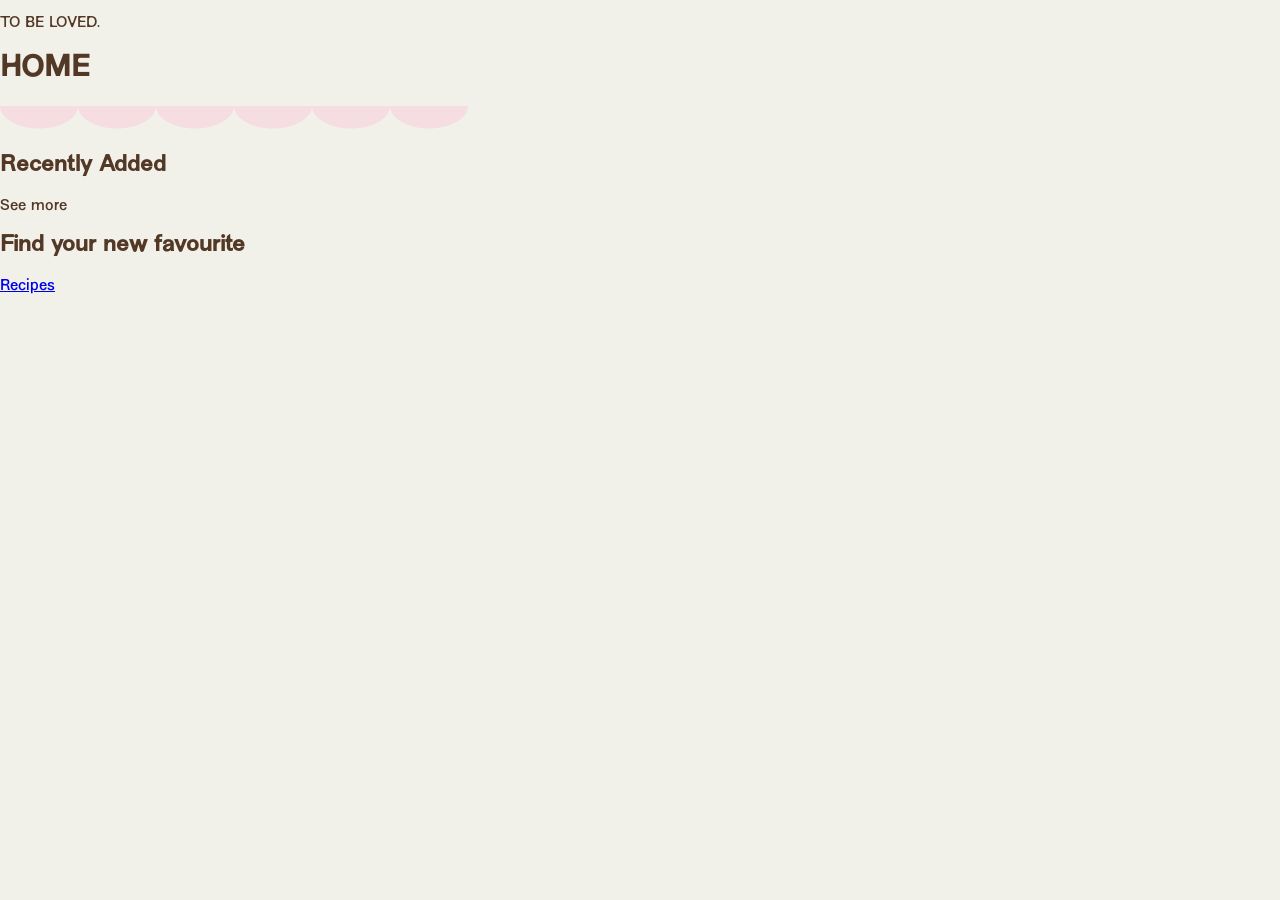
==== index.html @ 34a38066 "basic structure and semi working header set up" ====
<!DOCTYPE html>
<html>
    <head>
        <title>home ♡</title>
        <meta name="viewport" content="width=device-width, initial-scale=1.0">
        <link rel="preconnect" href="https://fonts.googleapis.com">
        <link rel="preconnect" href="https://fonts.gstatic.com" crossorigin>
        <link href="https://fonts.googleapis.com/css2?family=Luxurious+Script&display=swap" rel="stylesheet">
        <link rel="stylesheet" href="style.css">
    </head>

    <body>
        <header>
            <div class="header-wrapper">
                <div class="rect">
                   <div class="logo">
                        <p class="sitename">TO BE LOVED.</p>
                        <h1 class="page-name">HOME</h1>
                   </div>

                   <div class="scallop">
                        <img src="assests/small-scallop.svg">
                   </div>

                   <div class="nav"></div>
                </div>
            </div>
        </header>

        <main>
            <h2>Recently Added</h2>
            <div class="button">
                <p>See more</p>
            </div>
        </main>

        <aside>
            <h2>Find your new favourite</h2>
            <a href="all-recipes.html">Recipes</a>
        </aside>
    </body>
</html>
---- style.css ----
@font-face {
    font-family: newEdge666;
    src: url(assests/NewEdge666Test-RegularRounded.otf);
}
  

:root {
    --light-bg-color: #F1F1EA;
    --dark-bg-color: #3E3C3C;
    --light-section-color: #F5DDE1;
    --light-primary-font-color: #533826;
    --primary-font: newEdge666;
    --dark-primary-font-color: #E4E2DD;
    --secondary-font: Luxurious Script;
    --primary-font-size: 15px;
    --heading-font-size: 30px;
    --title-font-size: 35px;
    --light-button-color: #D7A3AA;
    --light-contrast-font-color: #F5F5F5;
}

* {
    box-sizing: border-box;
}

body {
    background-color: var(--light-bg-color);
    font-family: var(--primary-font);
    color: var(--light-primary-font-color);
    font-size: var(--primary-font-size);
    margin: 0;
}

@media (prefers-color-scheme: dark) {
    body {
        background-color: var(--dark-bg-color);
        color: var(--dark-primary-font-color);
    }
}

@media screen and (300px < width < 500px) {
    .header-wrapper {
        display: flex;
        background-color: var(--light-section-color);
        flex-direction: column;
    }

    .rect {
        display: flex;
        position: relative;
    }

    .scallop {
        position: absolute;
        top: 125px;
    }

    .logo {
        padding: 40px 30px 10px;
    }

    .page-name {
        font-size: var(--title-font-size);
        line-height: 0.1px;
    }
}
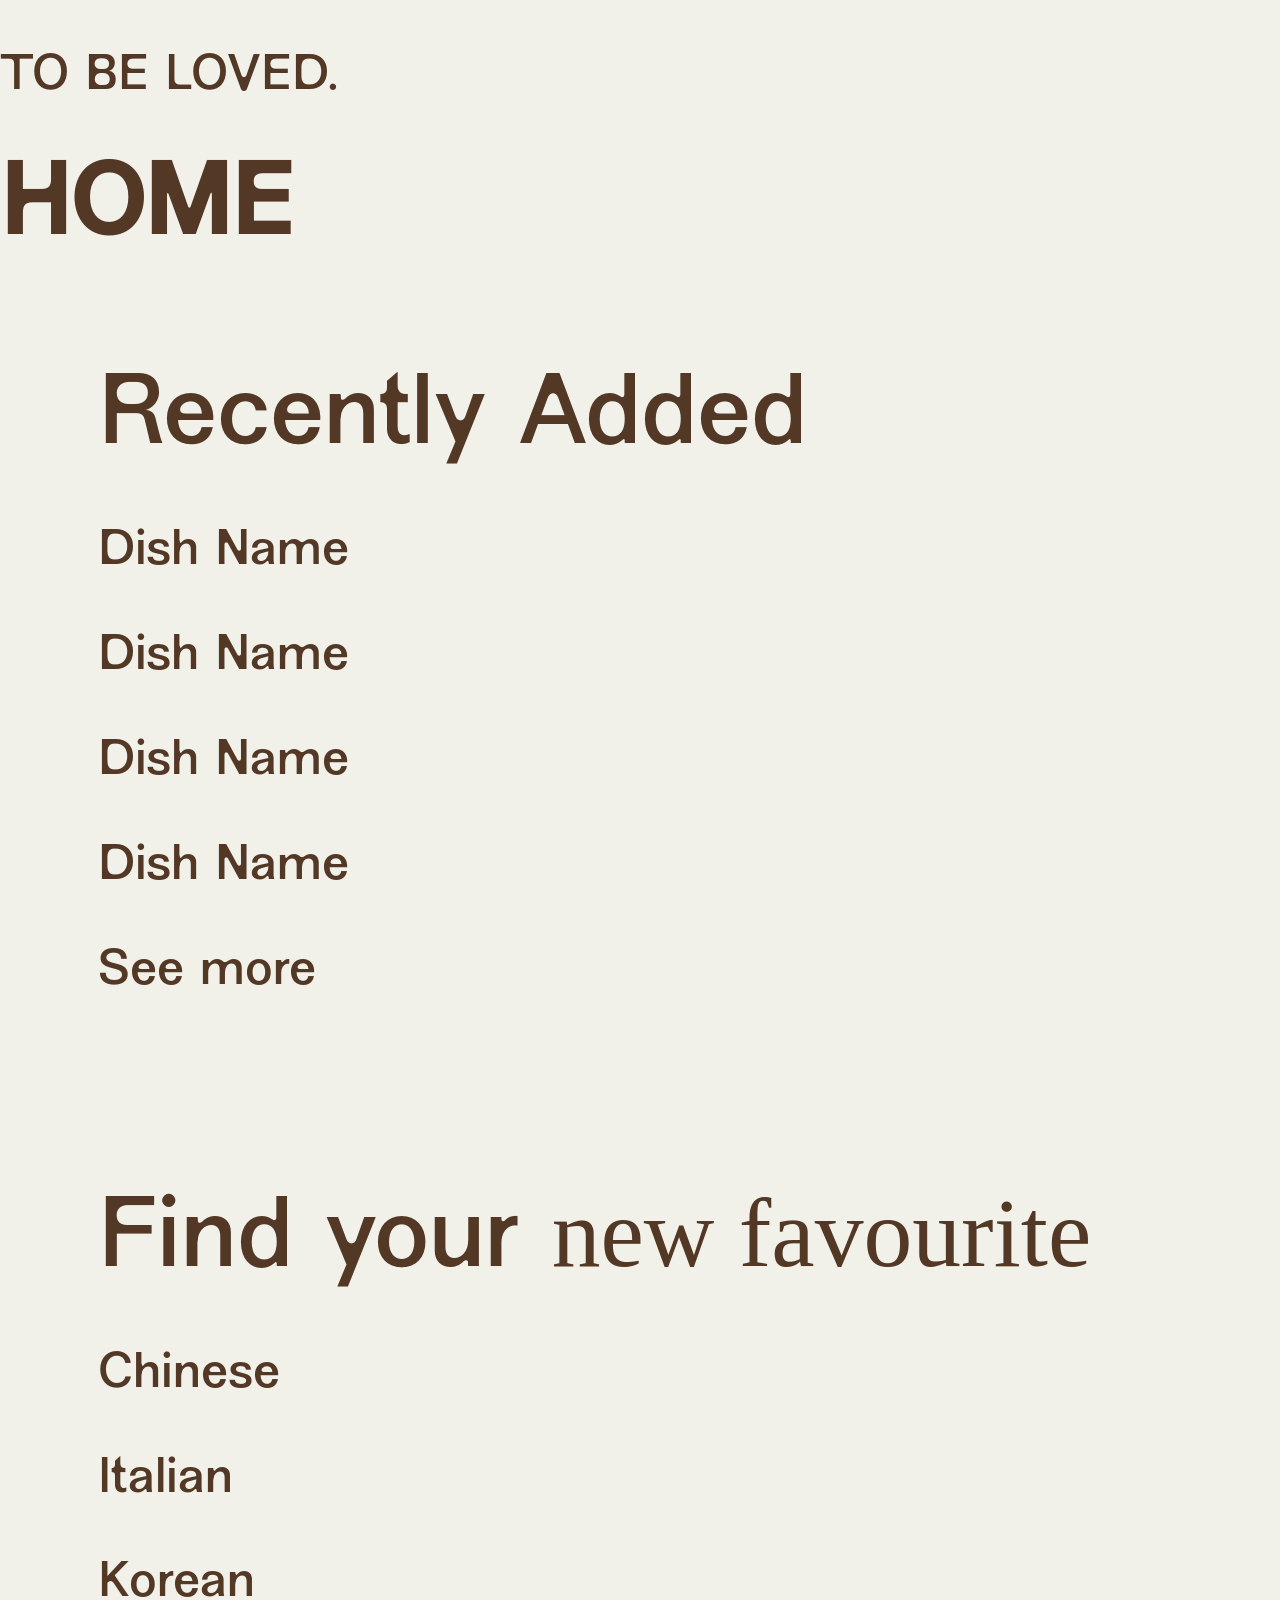
==== commit 4979eca6: "basic structure cont." ====
--- a/index.html
+++ b/index.html
@@ -12,31 +12,70 @@
     <body>
         <header>
             <div class="header-wrapper">
-                <div class="rect">
-                   <div class="logo">
-                        <p class="sitename">TO BE LOVED.</p>
-                        <h1 class="page-name">HOME</h1>
-                   </div>
-
-                   <div class="scallop">
-                        <img src="assests/small-scallop.svg">
-                   </div>
+                <div class="logo">
+                    <p class="sitename">TO BE LOVED.</p>
+                    <h1 class="title-text">HOME</h1>
 
                    <div class="nav"></div>
                 </div>
             </div>
         </header>
+        
+        <div class="body-wrapper">
+            <main>
+                <h2 class="heading-text">Recently Added</h2>
+                
+                <div class="recipe-wrapper">
+                    <div class="recipe-card-small">
+                        <div class="line"></div>
+                        <p class="recipe-display-name">Dish Name</p>
+                    </div>
 
-        <main>
-            <h2>Recently Added</h2>
-            <div class="button">
-                <p>See more</p>
-            </div>
-        </main>
+                    <div class="recipe-card-small">
+                        <div class="line"></div>
+                        <p class="recipe-display-name">Dish Name</p>
+                    </div>
 
-        <aside>
-            <h2>Find your new favourite</h2>
-            <a href="all-recipes.html">Recipes</a>
-        </aside>
+                    <div class="recipe-card-small">
+                        <div class="line"></div>
+                        <p class="recipe-display-name">Dish Name</p>
+                    </div>
+
+                    <div class="recipe-card-small">
+                        <div class="line"></div>
+                        <p class="recipe-display-name">Dish Name</p>
+                    </div>
+                </div>
+
+                <div class="button">
+                    <p>See more</p>
+                </div>
+            </main>
+    
+            <aside>
+                <div id="home-search">
+                    <h2 class="heading-text">Find your <span class="special-title">new favourite</span></h2>
+                    <div class="h-scroll">
+                        <div class="button">
+                            <p>Chinese</p>
+                        </div>
+
+                        <div class="button">
+                            <p>Italian</p>
+                        </div>
+
+                        <div class="button">
+                            <p>Korean</p>
+                        </div>
+                    </div>
+
+                    <div class="search-bar"></div>
+                </div>
+                
+                
+                <!-- <a href="all-recipes.html">Recipes</a>
+                <a href="recipe1.html">recipe 1</a> -->
+            </aside>
+        </div>
     </body>
 </html>
--- a/style.css
+++ b/style.css
@@ -2,7 +2,6 @@
     font-family: newEdge666;
     src: url(assests/NewEdge666Test-RegularRounded.otf);
 }
-  
 
 :root {
     --light-bg-color: #F1F1EA;
@@ -12,11 +11,13 @@
     --primary-font: newEdge666;
     --dark-primary-font-color: #E4E2DD;
     --secondary-font: Luxurious Script;
-    --primary-font-size: 15px;
-    --heading-font-size: 30px;
-    --title-font-size: 35px;
+    --primary-font-size: 3.82vw;
+    --heading-font-size: 7.63vw;
+    --title-font-size: 8.91vw;
     --light-button-color: #D7A3AA;
     --light-contrast-font-color: #F5F5F5;
+    --content-padding: 7.63vw;
+    --light-search-bg: #F2ECE8;
 }
 
 * {
@@ -31,6 +32,15 @@
     margin: 0;
 }
 
+h1 {
+    margin: 0;
+}
+
+h2 {
+    font-size: var(--heading-font-size);
+    font-weight: normal;
+}
+
 @media (prefers-color-scheme: dark) {
     body {
         background-color: var(--dark-bg-color);
@@ -38,29 +48,156 @@
     }
 }
 
-@media screen and (300px < width < 500px) {
+.special-title {
+    font-family: var(--secondary-font);
+}
+
+.heading-text {
+    font-size: var(--heading-font-size);
+    margin: 0;
+}
+
+.body-wrapper {
+    padding: var(--content-padding);
+    display: flex;
+    flex-direction: column;
+}
+
+main {
+    margin-bottom: 10vw;
+}
+
+/* for small screens */
+@media screen and (width < 500px) {
     .header-wrapper {
         display: flex;
         background-color: var(--light-section-color);
         flex-direction: column;
-    }
-
-    .rect {
-        display: flex;
-        position: relative;
-    }
-
-    .scallop {
-        position: absolute;
-        top: 125px;
+        padding-left: 0px;
     }
 
     .logo {
         padding: 40px 30px 10px;
     }
 
-    .page-name {
+
+    .title-text {
         font-size: var(--title-font-size);
         line-height: 0.1px;
     }
+
+    .recipe-wrapper {
+        display: grid;
+        grid-template-columns: repeat(4, 52vw);
+        column-gap: 5vw;
+
+        overflow-x: scroll;
+        scrollbar-width: none;
+
+        margin: 5vw 0 10vw;
+    }
+
+    .recipe-card-small {
+        height: 50.89vw;
+        border: 1px solid var(--light-primary-font-color);
+        border-radius: 10px;
+
+        display: grid;
+        grid-template-rows: 2fr auto;
+    }
+
+    .recipe-display-name {
+        border-top: 1px solid var(--light-primary-font-color);
+        padding: 5vw 0 0 3vw; 
+
+        grid-row-start: 2;
+    }
+
+    .button {
+        height: 2.66em;
+        min-width: 8.6em;
+        max-width: 9em;
+        border-radius: 10px;
+
+        display: flex;
+        align-items: center;
+        justify-content: center;
+
+        margin: auto;
+
+        background-color: var(--light-button-color);
+        color: var(--light-contrast-font-color);
+    }
+
+    #home-search {
+        display: grid;
+        grid-template-rows: 1fr 1fr 2fr;
+        align-items: center;
+    }
+
+    .special-title {
+        font-size: 1.5em;
+    }
+
+    .h-scroll {
+        display: grid;
+        grid-template-columns: repeat(4, 1fr);
+        column-gap: 5vw;
+
+        overflow-x: scroll;
+        scrollbar-width: none;
+        margin-top: 4vw;
+    }
+
+    .search-bar {
+        background-color: var(--light-search-bg);
+        border: 1px solid var(--light-primary-font-color);
+        border-radius: 99px;
+
+        height: 10vw;
+    }
+
+    /* all recipes page */
+    .special-title-header {
+        font-size: 3em;
+        margin: -4vw 0 0;
+
+    }
+    .recipe-stack {
+        display: grid;
+        grid-template-rows: repeat(5, 1fr);
+        row-gap: 15vw;
+
+        margin-top: 15vw;
+    }
+
+    .recipe-card-large {
+        height: 65vw;
+        border: 1px solid var(--light-primary-font-color);
+        border-radius: 10px;
+
+        display: grid;
+        grid-template-rows: 2fr 1fr;
+    }
+
+    .recipe-display-name-large {
+        border-top: 1px solid var(--light-primary-font-color);
+        grid-row-start: 2;
+
+        /* font-size: var(--heading-font-size); */
+        letter-spacing: -7%;
+
+        margin: 0;
+        padding: 7vw 0 0 3vw;
+    }
+}
+
+/* for medium screens */
+@media screen and (500px < width < 1020px){
+    
+}
+
+/* for large screens */
+@media screen and (width >= 1020px) {
+
 }
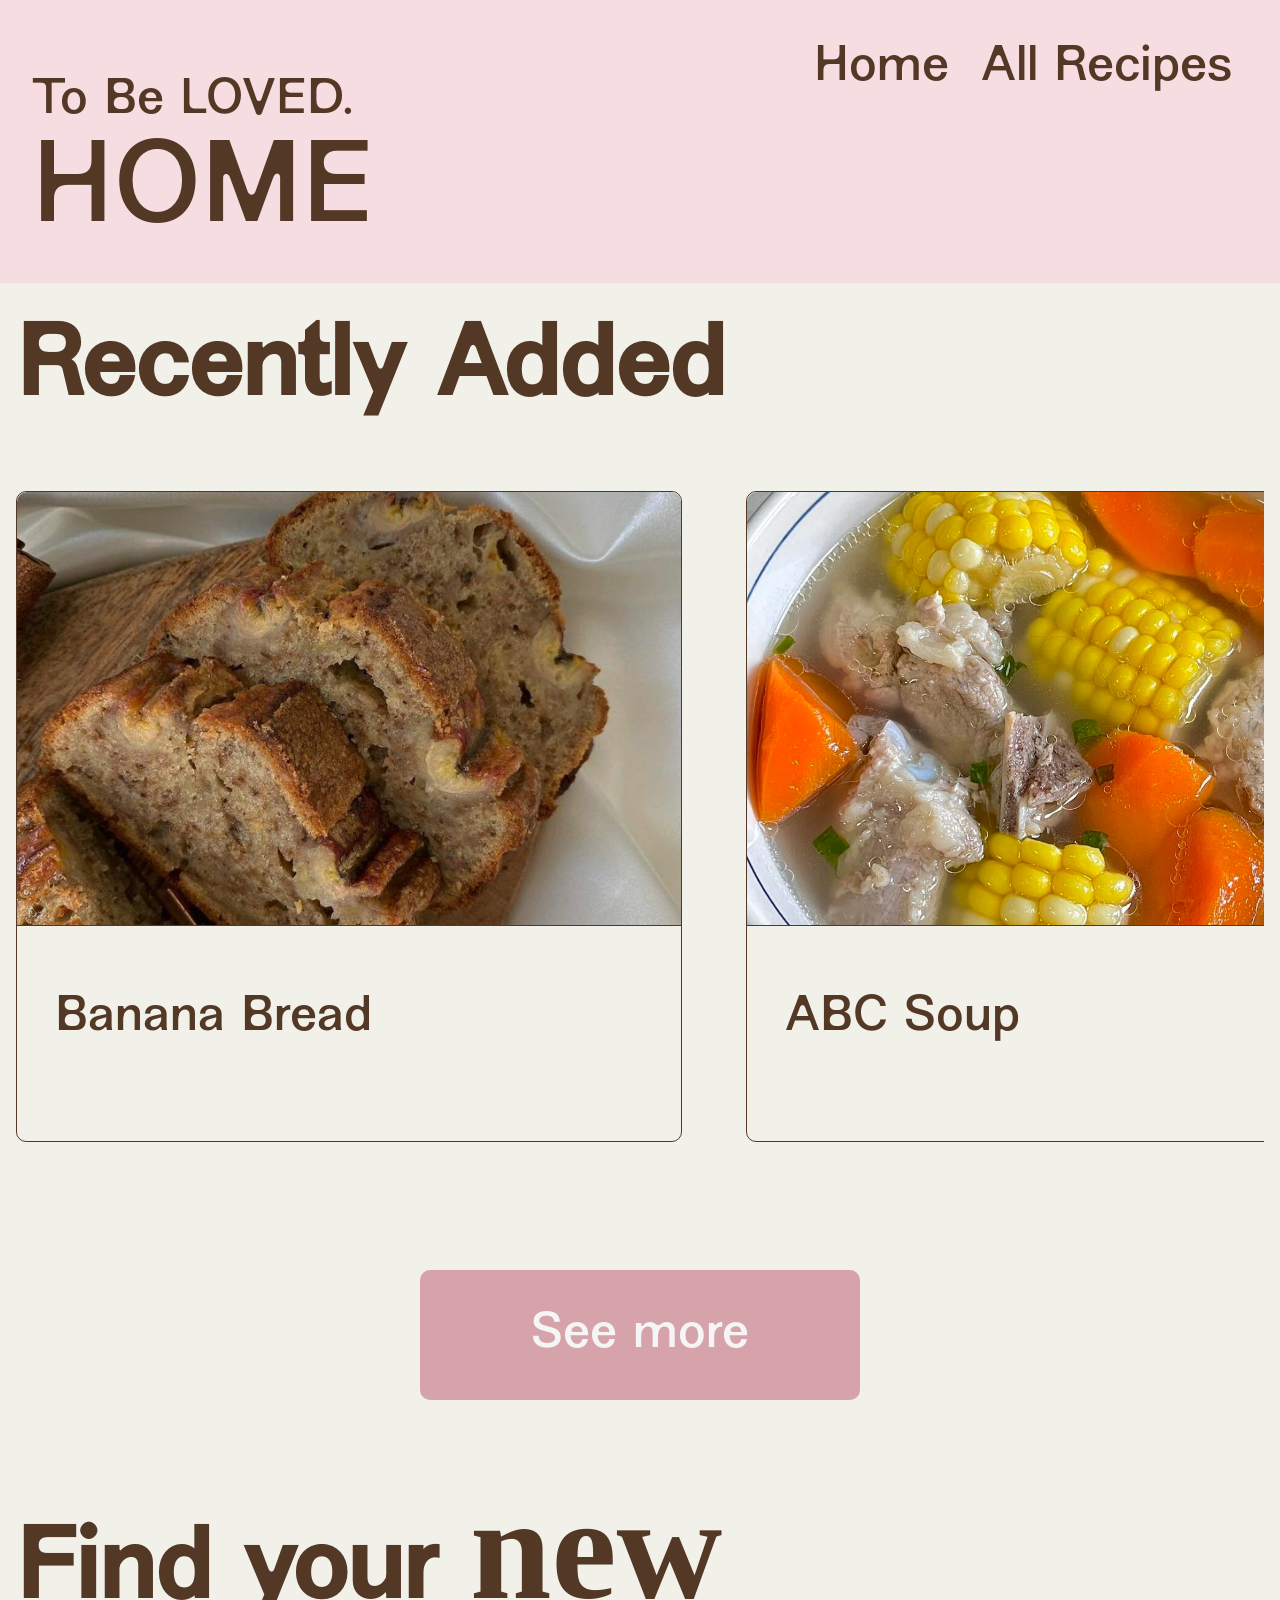
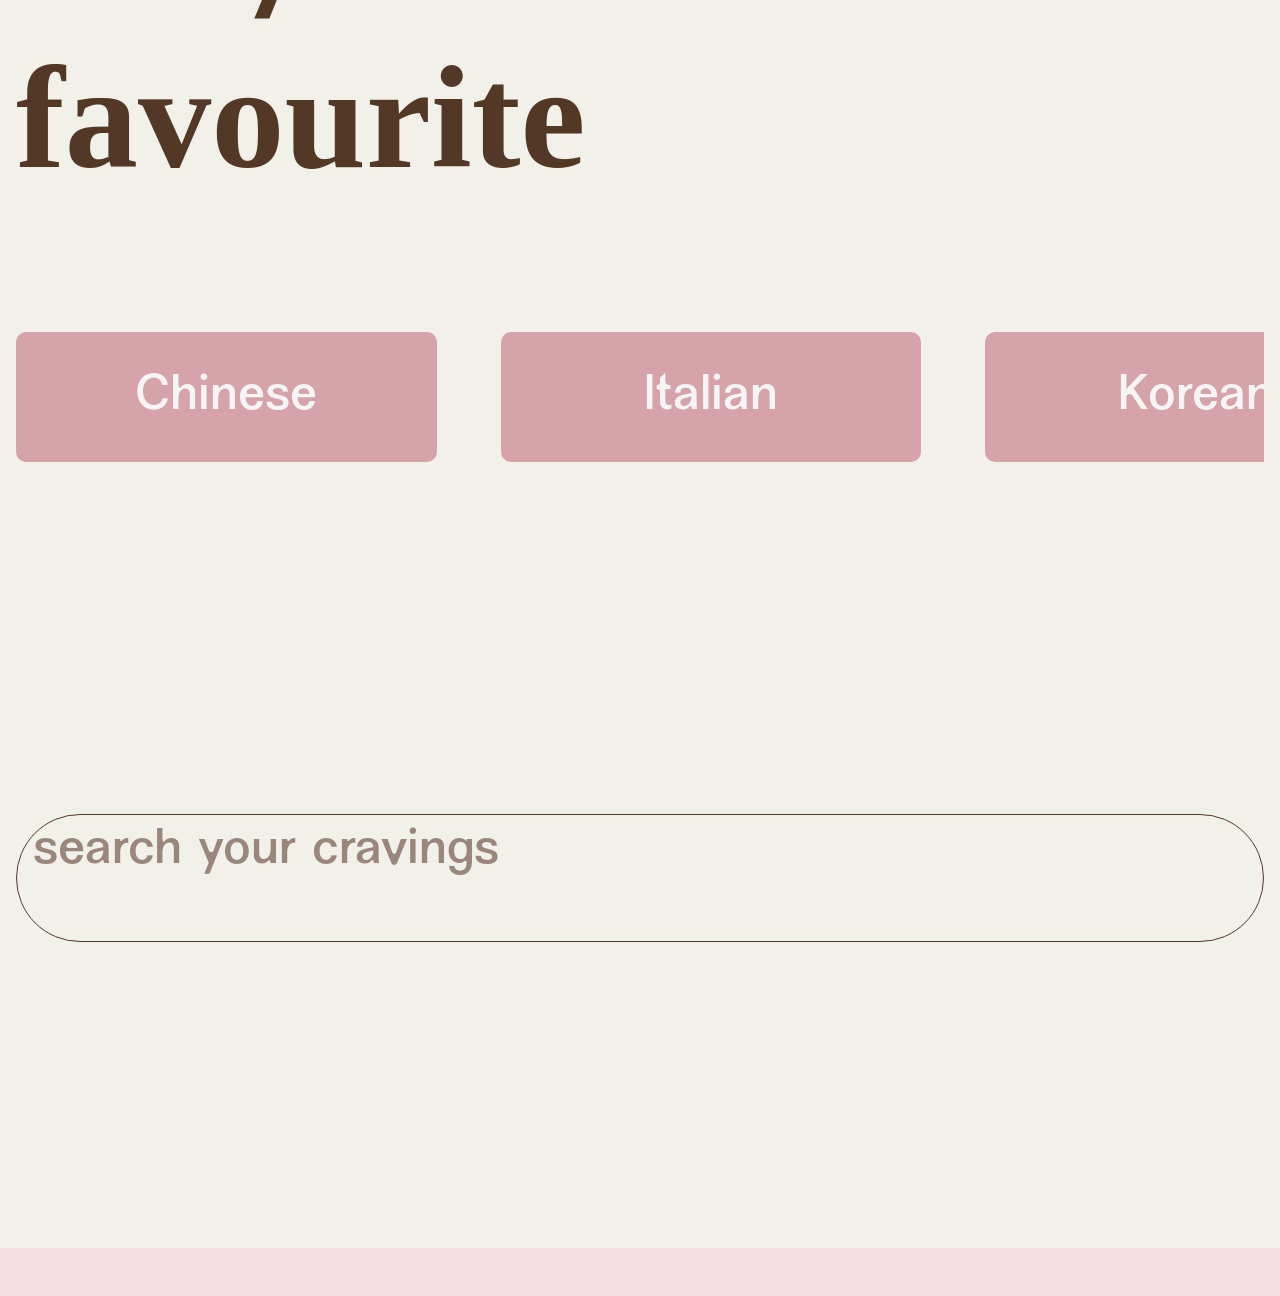
==== commit eaacd75e: "mobile draft complete for home and all recipe page" ====
--- a/index.html
+++ b/index.html
@@ -11,71 +11,109 @@
 
     <body>
         <header>
-            <div class="header-wrapper">
-                <div class="logo">
-                    <p class="sitename">TO BE LOVED.</p>
-                    <h1 class="title-text">HOME</h1>
+            <div class="header">
+                <nav>
+                    <div class="logo">
+                        <p class="sitename">To Be LOVED.</p>
+                        <h1 class="title-text">HOME</h1>
+                    </div>
+            
+                        <input id="btnmenu" type="checkbox" hidden>
+                        <label for="btnmenu">
+                            <svg class="hamburger" width="49" height="23" viewBox="0 0 49 23" fill="none" xmlns="http://www.w3.org/2000/svg">
+                                <line y1="0.5" x2="49" y2="0.5" stroke="black"/>
+                                <line y1="11.5" x2="49" y2="11.5" stroke="black"/>
+                                <line y1="22.5" x2="49" y2="22.5" stroke="black"/>
+                            </svg>
+                                
+                            <svg class="X" width="37" height="36" viewBox="0 0 37 36" fill="none" xmlns="http://www.w3.org/2000/svg">
+                                <line x1="0.353539" y1="35.0018" x2="35.0018" y2="0.353562" stroke="black"/>
+                                <line x1="1.06065" y1="0.3536" x2="35.7089" y2="35.0018" stroke="black"/>
+                            </svg>
+                        </label>
 
-                   <div class="nav"></div>
-                </div>
+                    <ul>
+                        <li><a href="index.html">Home</a></li>
+                        <li><a href="all-recipes.html">All Recipes</a></li>
+                    </ul>
+                </nav>
             </div>
         </header>
         
-        <div class="body-wrapper">
-            <main>
-                <h2 class="heading-text">Recently Added</h2>
+        <main>
+            <h2 class="heading-text">Recently Added</h2>
+            
+            <div class="recipe-wrapper">
+                <a href="recipe1.html">
+                    <div class="recipe-card">
+                        <div class="recipe-image">
+                            <img src="assests/banana-bread.jpg" alt="a picture of banana bread">
+                        </div>
+                        <div class="line"></div>
+                        <p class="recipe-display-name">Banana Bread</p>
+                    </div>
+                </a>
                 
-                <div class="recipe-wrapper">
-                    <div class="recipe-card-small">
-                        <div class="line"></div>
-                        <p class="recipe-display-name">Dish Name</p>
+
+                <div class="recipe-card">
+                    <div class="recipe-image">
+                        <img src="assests/abc-soup.jpg" alt="a picture of abc soup">
+                    </div>
+                    <div class="line"></div>
+                    <p class="recipe-display-name">ABC Soup</p>
+                </div>
+
+                <div class="recipe-card">
+                    <div class="recipe-image">
+                        <img src="assests/miso-carbonara.jpg" alt="a picture of miso Carbonara">
+                    </div>
+                    <div class="line"></div>
+                    <p class="recipe-display-name">Miso Carbonara</p>
+                </div>
+
+                <div class="recipe-card">
+                    <div class="recipe-image">
+                        <img src="assests/shrimp-egg-soup.jpg" alt="a picture of soupd">
+                    </div>
+                    <div class="line"></div>
+                    <p class="recipe-display-name">Shrimp Egg Soup</p>
+                </div>
+            </div>
+
+            <a href="all-recipes.html">
+                <div class="button">
+                    <p>See more</p>
+                </div>
+            </a> 
+        </main>
+
+        <aside>
+            <div id="home-search">
+                <h2 class="heading-text">Find your <span class="special-title">new favourite</span></h2>
+                <div class="h-scroll">
+                    <div class="button">
+                        <p>Chinese</p>
                     </div>
 
-                    <div class="recipe-card-small">
-                        <div class="line"></div>
-                        <p class="recipe-display-name">Dish Name</p>
+                    <div class="button">
+                        <p>Italian</p>
                     </div>
 
-                    <div class="recipe-card-small">
-                        <div class="line"></div>
-                        <p class="recipe-display-name">Dish Name</p>
-                    </div>
-
-                    <div class="recipe-card-small">
-                        <div class="line"></div>
-                        <p class="recipe-display-name">Dish Name</p>
+                    <div class="button">
+                        <p>Korean</p>
                     </div>
                 </div>
 
-                <div class="button">
-                    <p>See more</p>
+                <div class="search-bar">
+                    <p>search your cravings</p>
                 </div>
-            </main>
-    
-            <aside>
-                <div id="home-search">
-                    <h2 class="heading-text">Find your <span class="special-title">new favourite</span></h2>
-                    <div class="h-scroll">
-                        <div class="button">
-                            <p>Chinese</p>
-                        </div>
+            </div>
+        </aside>
 
-                        <div class="button">
-                            <p>Italian</p>
-                        </div>
+        <footer>
+            <div class="footer">
 
-                        <div class="button">
-                            <p>Korean</p>
-                        </div>
-                    </div>
-
-                    <div class="search-bar"></div>
-                </div>
-                
-                
-                <!-- <a href="all-recipes.html">Recipes</a>
-                <a href="recipe1.html">recipe 1</a> -->
-            </aside>
-        </div>
+            </div>
+        </footer>
     </body>
 </html>
--- a/style.css
+++ b/style.css
@@ -18,6 +18,10 @@
     --light-contrast-font-color: #F5F5F5;
     --content-padding: 7.63vw;
     --light-search-bg: #F2ECE8;
+    --light-search-text-color: #99877B;
+
+    /* put the transition times here too */
+    /* for reduced motion query, set time to 0.1s */
 }
 
 * {
@@ -32,15 +36,6 @@
     margin: 0;
 }
 
-h1 {
-    margin: 0;
-}
-
-h2 {
-    font-size: var(--heading-font-size);
-    font-weight: normal;
-}
-
 @media (prefers-color-scheme: dark) {
     body {
         background-color: var(--dark-bg-color);
@@ -48,43 +43,159 @@
     }
 }
 
-.special-title {
-    font-family: var(--secondary-font);
-}
-
 .heading-text {
     font-size: var(--heading-font-size);
     margin: 0;
 }
 
-.body-wrapper {
-    padding: var(--content-padding);
-    display: flex;
-    flex-direction: column;
+.special-title {
+    font-family: var(--secondary-font);
+    font-size: 100%;
+}
+
+header {
+    background-color: var(--light-section-color);
+
+    .header {
+        --inline-padding: 1rem;
+        container-type: inline-size;
+        
+    
+        nav {
+            padding: 1.5rem var(--inline-padding);
+
+            display: grid;
+            grid-template-columns: repeat(2, 1fr);
+    
+            @container (width > 760px) {
+                --inline-padding: 2rem;
+            }
+    
+            .logo {
+                height: auto;
+                width: auto;
+
+                .sitename {
+                    font-size: var(--primary-font-size);
+                    margin-bottom: 0;
+                }
+
+                .title-text {
+                    margin: 0;
+                    font-weight: normal;
+                    font-size: var(--title-font-size);
+                }
+
+                .special-title {
+                    font-size: 120%;
+                }
+            }
+    
+            label {
+                --dims: 10vw;
+
+                height: var(--dims);
+                width: var(--dims);
+                justify-self: end;
+                align-self: center;
+
+                border: 1px solid;
+                display: flex;
+                justify-content: center;
+                align-items: center;
+
+                background-color: transparent;
+                border: 0;
+
+                cursor: pointer;
+
+                svg:last-child {
+                    display: none;
+                }
+            }
+    
+            ul {
+                list-style: none;
+                margin: 0;
+                padding: 0;
+
+                grid-column: span 2;
+
+                position: fixed;
+
+                height: 100dvh;
+                width: 100%;
+
+                background-color: var(--light-bg-color);
+
+                top: 30vw;  
+                left: 100%;
+
+                transition: left 0.2s ease-in-out;
+
+                li {
+                    padding: 0;
+
+                    a {
+                        display: block;
+                        border-bottom: 1px solid grey;
+                        font-size: 150%;
+                        padding: 1rem;
+                        text-align: right;
+                        text-decoration: none;
+                        color: var(--light-primary-font-color);
+
+                        transition: background-color 0.3s;
+                    }
+                }
+            }
+    
+            input[type="checkbox"]:checked {
+                & ~ ul { 
+                    left: 0; 
+
+                    transition: ease 0.2s; 
+                }
+
+                & ~ label {
+                    svg:first-child {
+                        display: none;
+                    }
+                    
+                    svg:last-child {
+                        display: block;
+                    }
+                }
+            }
+    
+            @container (width > 1024px) {
+                & > input, & > label {
+                    display: none;
+                }
+    
+                ul {
+                    position: static;
+                    display: flex;
+                    grid-column: 2;
+                    height: auto;
+                    justify-content: flex-end;
+
+                    background-color: transparent;
+    
+                    li {
+                        a {
+                            font-size: 100%;
+                            border: 0;
+                        }
+                    }
+                }
+            }
+        }
+    }
 }
 
 main {
-    margin-bottom: 10vw;
-}
-
-/* for small screens */
-@media screen and (width < 500px) {
-    .header-wrapper {
-        display: flex;
-        background-color: var(--light-section-color);
-        flex-direction: column;
-        padding-left: 0px;
-    }
-
-    .logo {
-        padding: 40px 30px 10px;
-    }
-
-
-    .title-text {
-        font-size: var(--title-font-size);
-        line-height: 0.1px;
-    }
+    padding: 2rem 1rem;
 
     .recipe-wrapper {
         display: grid;
@@ -95,109 +206,168 @@
         scrollbar-width: none;
 
         margin: 5vw 0 10vw;
-    }
-
-    .recipe-card-small {
-        height: 50.89vw;
-        border: 1px solid var(--light-primary-font-color);
-        border-radius: 10px;
-
+
+        a {
+            text-decoration: none;
+            color: var(--light-primary-font-color);
+            cursor: pointer;
+        }
+
+        .recipe-card {
+            height: 50.89vw;
+            border: 1px solid var(--light-primary-font-color);
+            border-radius: 10px;
+
+            display: grid;
+            grid-template-rows: 2fr 1fr;
+
+            .recipe-image {
+                width: 100%;
+                height: 100%;
+                overflow: hidden;
+
+                img {
+                    width: 100%;
+                    height: 100%;
+                    object-fit: cover; 
+                    object-position: center;
+
+                    border-top-right-radius: 10px;
+                    border-top-left-radius: 10px;
+                }
+            }
+
+            .recipe-display-name {
+                border-top: 1px solid var(--light-primary-font-color);
+                padding: 5vw 0 0 3vw; 
+        
+                grid-row-start: 2;
+                margin-top: 0;
+            }
+        }
+    }
+
+    a {
+        text-decoration: none;
+        cursor: pointer;
+    }
+
+    .recipe-stack {
         display: grid;
-        grid-template-rows: 2fr auto;
-    }
-
-    .recipe-display-name {
-        border-top: 1px solid var(--light-primary-font-color);
-        padding: 5vw 0 0 3vw; 
-
-        grid-row-start: 2;
-    }
-
-    .button {
-        height: 2.66em;
-        min-width: 8.6em;
-        max-width: 9em;
-        border-radius: 10px;
-
-        display: flex;
-        align-items: center;
-        justify-content: center;
-
-        margin: auto;
-
-        background-color: var(--light-button-color);
-        color: var(--light-contrast-font-color);
-    }
+        grid-template-rows: repeat(4, 1fr);
+        row-gap: 15vw;
+
+        a {
+            text-decoration: none;
+            color: var(--light-primary-font-color);
+            cursor: pointer;
+        }
+
+        .recipe-card-large {
+            height: 65vw;
+            border: 1px solid var(--light-primary-font-color);
+            border-radius: 10px;
+    
+            display: grid;
+            grid-template-rows: 2fr 1fr;
+
+            .recipe-image {
+                width: 100%;
+                height: 100%;
+                overflow: hidden;
+
+                img {
+                    width: 100%;
+                    height: 100%;
+                    object-fit: cover; 
+                    object-position: center;
+
+                    border-top-right-radius: 10px;
+                    border-top-left-radius: 10px;
+                }
+            }
+        }
+    
+        .recipe-display-name-large {
+            border-top: 1px solid var(--light-primary-font-color);
+            grid-row-start: 2;
+    
+            font-size: var(--heading-font-size);
+            letter-spacing: -7%;
+    
+            margin: 0;
+            padding: 7vw 0 0 3vw;
+        }
+    }
+}
+
+.button {
+    height: 2.66em;
+    min-width: 8.6em;
+    max-width: 9em;
+    border-radius: 10px;
+
+    display: flex;
+    align-items: center;
+    justify-content: center;
+
+    margin: auto;
+
+    background-color: var(--light-button-color);
+    color: var(--light-contrast-font-color);
+}
+
+.h-scroll {
+    display: grid;
+    grid-template-columns: repeat(4, 1fr);
+    column-gap: 5vw;
+
+    overflow-x: scroll;
+    scrollbar-width: none;
+    margin-top: 4vw;
+}
+
+.search-bar {
+    border: 1px solid var(--light-primary-font-color);
+    border-radius: 99px;
+
+    height: 10vw;
+
+    p {
+        margin: 0.5rem 1rem 0.4rem;
+        color: var(--light-search-text-color);
+    }
+}
+
+aside {
+    padding: 2rem 1rem;
 
     #home-search {
         display: grid;
         grid-template-rows: 1fr 1fr 2fr;
         align-items: center;
-    }
-
-    .special-title {
-        font-size: 1.5em;
-    }
-
-    .h-scroll {
+
+        .special-title {
+            font-size: 1.5em;
+            font-style: normal;
+        }
+    }
+}
+
+footer {
+    background-color: var(--light-section-color);
+
+    .footer {
+        --inline-padding: 1rem;
+        container-type: inline-size;
+    
+        padding: 1.5rem var(--inline-padding);
+
         display: grid;
-        grid-template-columns: repeat(4, 1fr);
-        column-gap: 5vw;
-
-        overflow-x: scroll;
-        scrollbar-width: none;
-        margin-top: 4vw;
-    }
-
-    .search-bar {
-        background-color: var(--light-search-bg);
-        border: 1px solid var(--light-primary-font-color);
-        border-radius: 99px;
-
-        height: 10vw;
-    }
-
-    /* all recipes page */
-    .special-title-header {
-        font-size: 3em;
-        margin: -4vw 0 0;
-
-    }
-    .recipe-stack {
-        display: grid;
-        grid-template-rows: repeat(5, 1fr);
-        row-gap: 15vw;
-
-        margin-top: 15vw;
-    }
-
-    .recipe-card-large {
-        height: 65vw;
-        border: 1px solid var(--light-primary-font-color);
-        border-radius: 10px;
-
-        display: grid;
-        grid-template-rows: 2fr 1fr;
-    }
-
-    .recipe-display-name-large {
-        border-top: 1px solid var(--light-primary-font-color);
-        grid-row-start: 2;
-
-        /* font-size: var(--heading-font-size); */
-        letter-spacing: -7%;
-
-        margin: 0;
-        padding: 7vw 0 0 3vw;
-    }
-}
-
-/* for medium screens */
-@media screen and (500px < width < 1020px){
-    
-}
-
-/* for large screens */
-@media screen and (width >= 1020px) {
-
+        grid-template-columns: repeat(2, 1fr);
+
+        @container (width > 760px) {
+            --inline-padding: 2rem;
+        }
+    }
 }
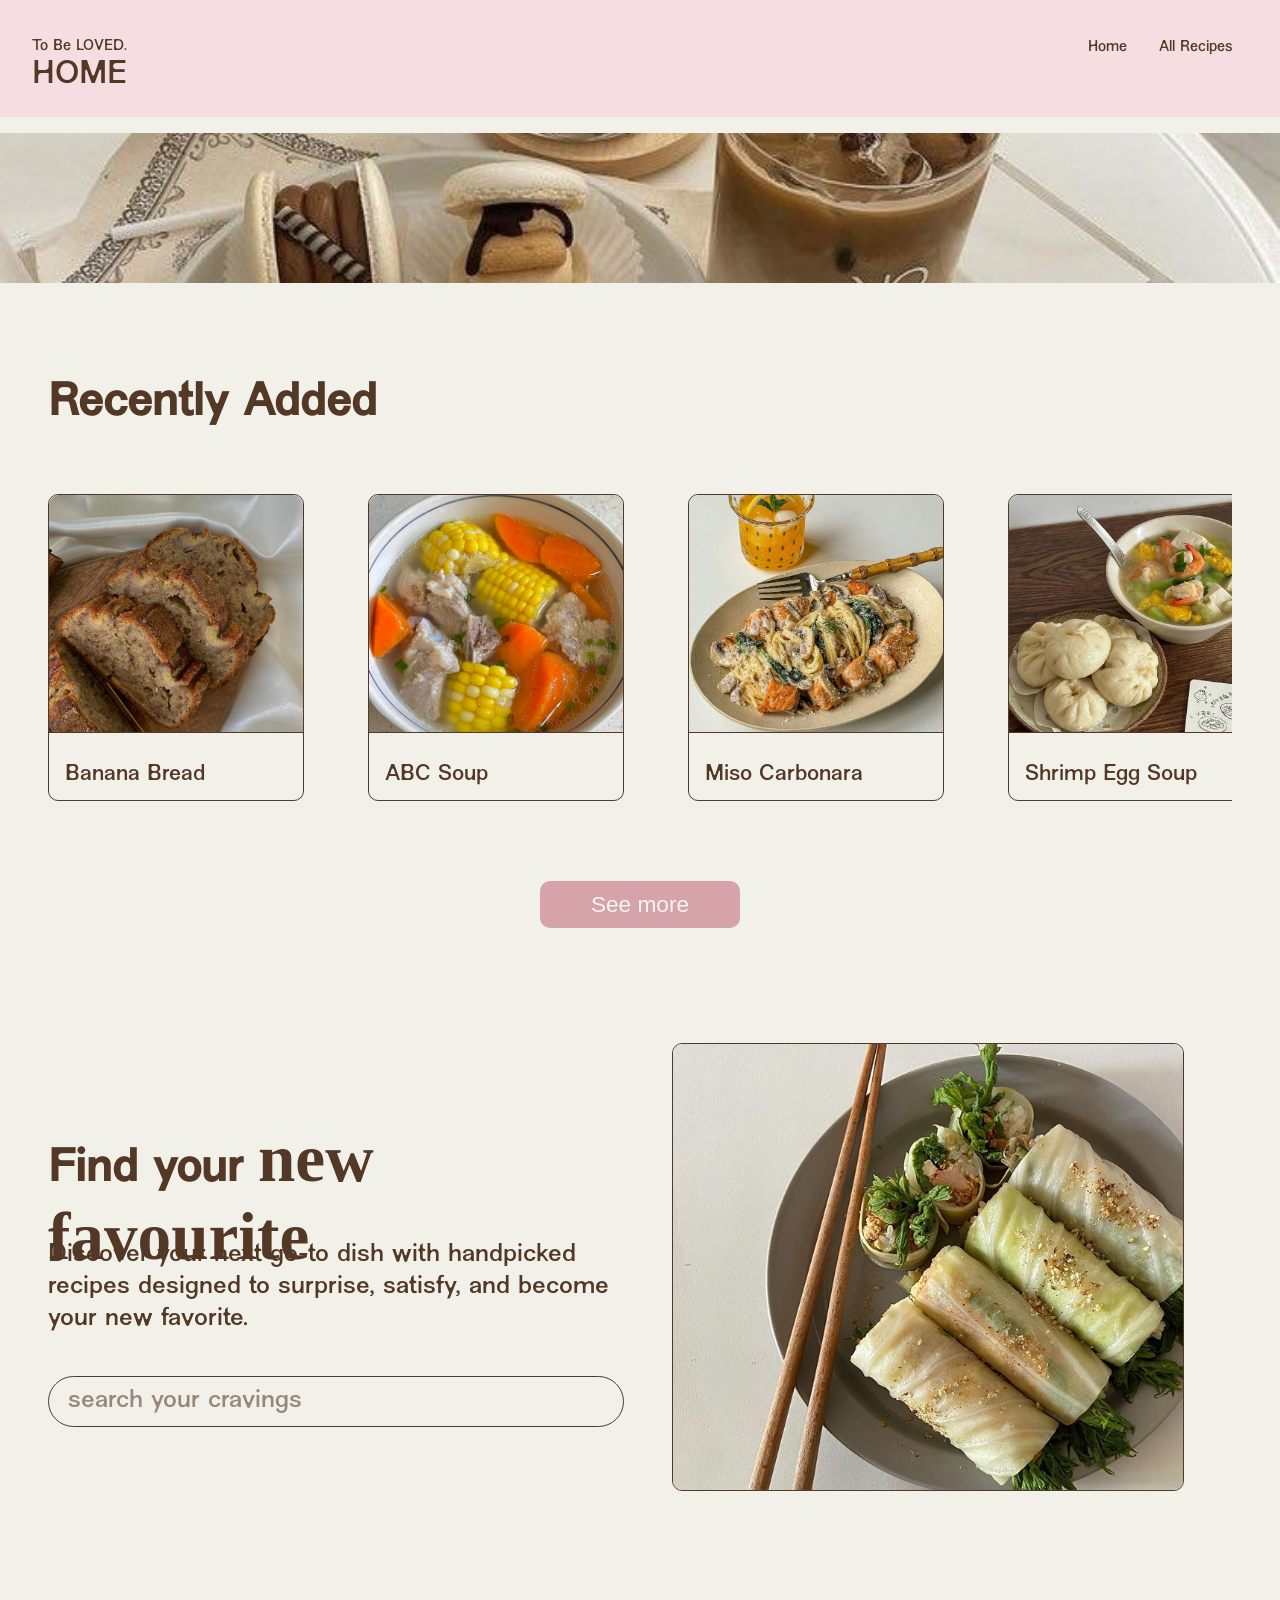
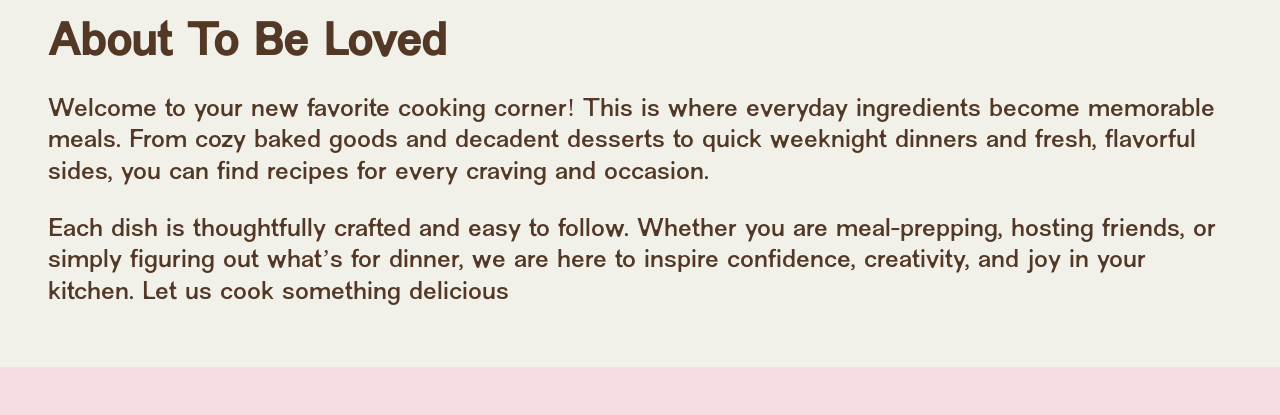
==== commit 4267cd3e: "tablet added for index.html and all-recipes.html, desktop added for index.html" ====
--- a/index.html
+++ b/index.html
@@ -1,5 +1,5 @@
 <!DOCTYPE html>
-<html>
+<html lang="en">
     <head>
         <title>home ♡</title>
         <meta name="viewport" content="width=device-width, initial-scale=1.0">
@@ -39,12 +39,18 @@
                 </nav>
             </div>
         </header>
-        
+
+        <section>
+            <div class="header-image">
+                <img src="assests/home-header.jpg">
+            </div>
+        </section>
+
         <main>
             <h2 class="heading-text">Recently Added</h2>
             
             <div class="recipe-wrapper">
-                <a href="recipe1.html">
+                <a href="banana-bread.html">
                     <div class="recipe-card">
                         <div class="recipe-image">
                             <img src="assests/banana-bread.jpg" alt="a picture of banana bread">
@@ -81,32 +87,33 @@
             </div>
 
             <a href="all-recipes.html">
-                <div class="button">
+                <button class="button">
                     <p>See more</p>
-                </div>
+                </button>
             </a> 
         </main>
 
         <aside>
             <div id="home-search">
                 <h2 class="heading-text">Find your <span class="special-title">new favourite</span></h2>
-                <div class="h-scroll">
-                    <div class="button">
-                        <p>Chinese</p>
-                    </div>
-
-                    <div class="button">
-                        <p>Italian</p>
-                    </div>
-
-                    <div class="button">
-                        <p>Korean</p>
-                    </div>
-                </div>
-
+                <p id="desktop-desc">Discover your next go-to dish with handpicked recipes designed to surprise, satisfy, and become your new favorite.</p>
                 <div class="search-bar">
                     <p>search your cravings</p>
                 </div>
+                <div class="desktop-img-wrapper">
+                    <img src="assests/desktop-img-home.png" alt="a picture of cabbage spring rolls">
+                </div>
+            </div>
+
+            <div>
+                <h2 class="heading-text">About To Be Loved</h2>
+                <p>
+                    Welcome to your new favorite cooking corner! This is where everyday ingredients become memorable meals. From cozy baked goods and decadent desserts to quick weeknight dinners and fresh, flavorful sides, you can find recipes for every craving and occasion.
+                </p>
+                <p>
+                    Each dish is thoughtfully crafted and easy to follow.
+                    Whether you are meal-prepping, hosting friends, or simply figuring out what’s for dinner, we are here to inspire confidence, creativity, and joy in your kitchen. Let us cook something delicious
+                </p>
             </div>
         </aside>
 
--- a/style.css
+++ b/style.css
@@ -11,12 +11,12 @@
     --primary-font: newEdge666;
     --dark-primary-font-color: #E4E2DD;
     --secondary-font: Luxurious Script;
-    --primary-font-size: 3.82vw;
-    --heading-font-size: 7.63vw;
-    --title-font-size: 8.91vw;
+    --primary-font-size: 0.9rem;
+    --heading-font-size: 1.5rem;
+    --second-title-font-size: 3rem;
+    --title-font-size: 2rem;
     --light-button-color: #D7A3AA;
     --light-contrast-font-color: #F5F5F5;
-    --content-padding: 7.63vw;
     --light-search-bg: #F2ECE8;
     --light-search-text-color: #99877B;
 
@@ -128,10 +128,11 @@
 
                 background-color: var(--light-bg-color);
 
-                top: 30vw;  
+                top: 35vw; 
                 left: 100%;
 
                 transition: left 0.2s ease-in-out;
+            
 
                 li {
                     padding: 0;
@@ -194,6 +195,18 @@
     }
 }
 
+.header-image {
+    margin: 5vw 0 10vw;
+    overflow: hidden;
+
+    img {
+        width: 100%;
+        height: 100%;
+        object-fit: cover; 
+        object-position: center;
+    }
+}
+
 main {
     padding: 2rem 1rem;
 
@@ -299,12 +312,28 @@
             padding: 7vw 0 0 3vw;
         }
     }
+
+    .recipe-holder {
+        img {
+            width: 100%;
+            height: 50vw;
+
+            object-fit: cover;
+            object-position: center;
+        }
+
+        .ingredients {
+            .ingredients-title {
+                font-size: var(--second-title-font-size);
+            }
+            
+        }
+    }
 }
 
 .button {
     height: 2.66em;
     min-width: 8.6em;
-    max-width: 9em;
     border-radius: 10px;
 
     display: flex;
@@ -315,11 +344,12 @@
 
     background-color: var(--light-button-color);
     color: var(--light-contrast-font-color);
+    border: none;
 }
 
 .h-scroll {
     display: grid;
-    grid-template-columns: repeat(4, 1fr);
+    grid-template-columns: repeat(3, 1fr);
     column-gap: 5vw;
 
     overflow-x: scroll;
@@ -330,6 +360,8 @@
 .search-bar {
     border: 1px solid var(--light-primary-font-color);
     border-radius: 99px;
+    display: flex;
+    align-items: center;
 
     height: 10vw;
 
@@ -342,15 +374,34 @@
 aside {
     padding: 2rem 1rem;
 
+    #all-recipes-desc {
+        text-align: center;
+        text-wrap: pretty;
+        margin: -2rem 0 2rem 0;
+    }
+
     #home-search {
         display: grid;
-        grid-template-rows: 1fr 1fr 2fr;
+        grid-template-rows: 1fr 1fr;
         align-items: center;
+
+        margin: 0 0 15vw 0;
 
         .special-title {
             font-size: 1.5em;
             font-style: normal;
         }
+
+        #desktop-desc {
+            display: none;
+        }
+        .desktop-img-wrapper {
+            display: none;
+            #desktop-img {
+                display: none;
+            }
+        }
+        
     }
 }
 
@@ -370,4 +421,173 @@
             --inline-padding: 2rem;
         }
     }
+}
+
+@media (width > 500px) {
+    .button {
+        min-width: 15em;
+        height: 3.5em
+    }
+
+    .heading-text {
+        font-size: 2.8rem;
+    }
+
+    p {
+        font-size: 150%;
+        line-height: 1.3;
+    }
+
+    header {
+        .header nav ul {
+            top: 20vw;
+        }
+    }
+
+    section {
+        .header-image {
+            height: 150px;
+        }
+    }
+
+    .h-scroll {
+        margin: 0 0 3rem 0;
+    }
+
+    main {
+        padding: 2rem 3rem;
+        .recipe-wrapper {
+            grid-template-columns: repeat(4, 31vw);
+            
+            .recipe-card {
+                height: 35vw;
+                grid-template-rows: 3.5fr 1fr;
+
+                .recipe-display-name {
+                    font-size: 150%;
+                    padding: 0 0 0 1rem;
+                    margin: 0;
+                    
+                    display: flex;
+                    align-items: center;
+                }
+            }
+        }
+
+        /* all recipes page */
+        .recipe-stack {
+            grid-template-columns: repeat(2, 1fr);
+            grid-template-rows: repeat(2, 1fr);
+            gap: 5rem 2rem;
+
+            .recipe-card-large {
+                height: 35vw;
+
+                .recipe-display-name-large {
+                    font-size: 150%;
+                    padding: 0 0 0 1rem;
+                    margin: 0;
+                    
+                    display: flex;
+                    align-items: center;
+                }
+            }
+        }
+        
+    }
+
+    aside {
+        padding: 2rem 3rem;
+
+        #home-search {
+            margin-bottom: 5rem;
+            .search-bar {
+                height: 7vw;
+    
+                p {
+                    margin: 0.7rem 1.2rem 
+                }
+            }
+        }
+    }
+}
+
+@media (width > 1023px) {
+    section {
+        .header-image {
+            margin-top: 1rem;
+            height: 150px;
+        }
+    }
+    p {
+        font-size: 170%;
+    }
+
+    main {
+        /* home screen */
+        margin-top: -4rem;
+        .recipe-wrapper {
+            grid-template-columns: repeat(4, 20vw);
+            margin-bottom: 5rem;
+            
+            .recipe-card {
+                height: 24vw;
+
+                .recipe-display-name {
+                    display: flex;
+                    align-items: center;
+                    padding: 1rem 0 0 1rem;
+                    margin: 0;
+                }
+            }
+        }
+
+        
+    }
+    aside {
+        #home-search {
+            grid-template-columns: repeat(2, 1fr);
+            grid-template-rows: 6rem 10rem auto;
+            column-gap: 3rem;
+            align-items: start;
+
+            margin: 10vw 0 15vw 0;
+
+            .search-bar {
+                height: 4vw;
+                width: 45vw;
+                grid-column: 1;
+                grid-row: 3;
+            }
+
+            #desktop-desc {
+                display: flex;
+                grid-column: 1;
+                grid-row: 2;
+            }
+
+            .desktop-img-wrapper {
+                display: flex;
+                width: 40vw;
+                height: 35vw;
+                overflow: hidden;
+                margin-top: -6vw;
+
+                grid-column: 2;
+                grid-row-start: 1;
+                grid-row-end: 3;
+                
+
+                border: 1px solid var(--light-primary-font-color);
+                border-radius: 10px;
+
+                img {
+                    width: 100%;
+                    height: 100%;
+                    object-fit: cover; 
+                    object-position: center;
+                }
+            }
+        }
+    }
 }
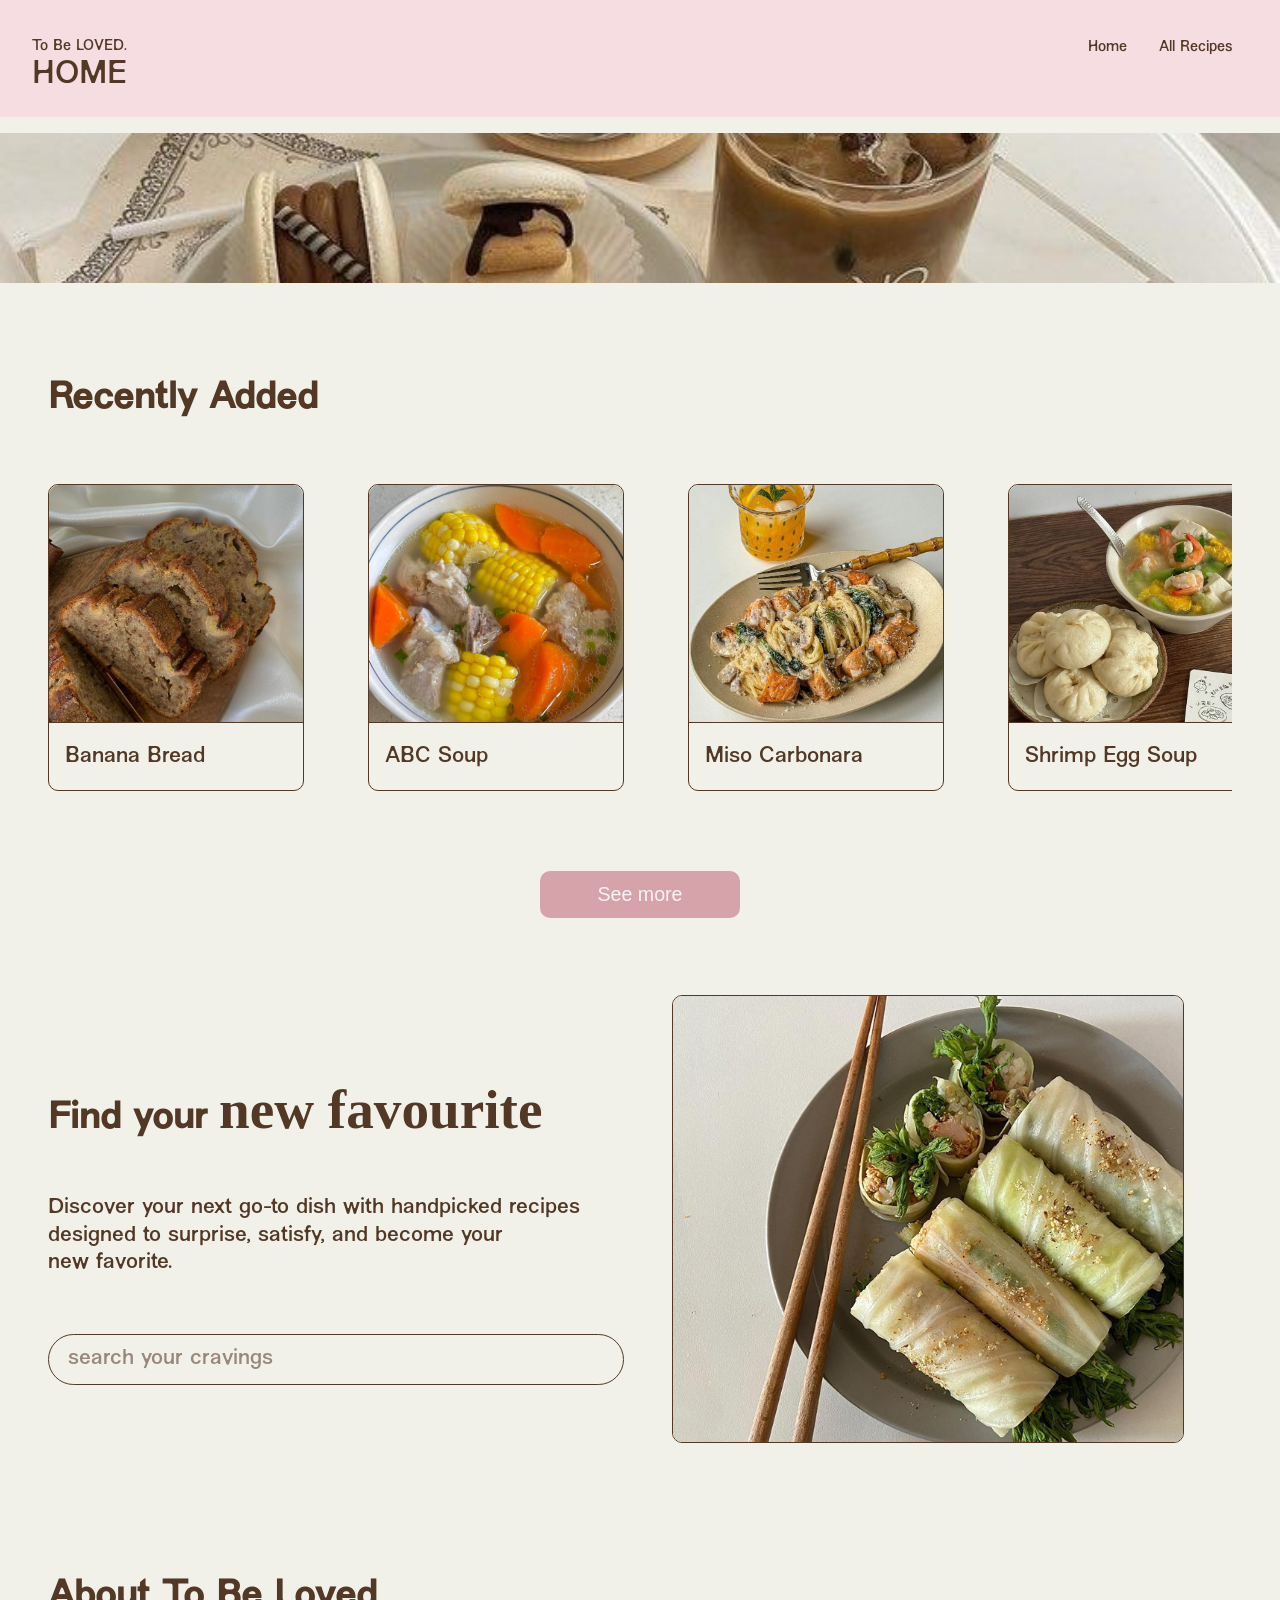
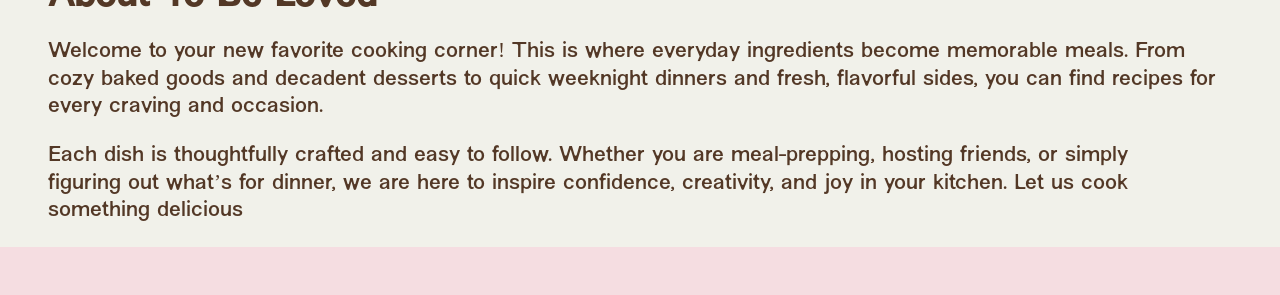
==== commit 532500ff: "individual recipes desktop layout fixed" ====
--- a/index.html
+++ b/index.html
@@ -47,7 +47,7 @@
         </section>
 
         <main>
-            <h2 class="heading-text">Recently Added</h2>
+            <h2 id="home-heading" class="heading-text">Recently Added</h2>
             
             <div class="recipe-wrapper">
                 <a href="banana-bread.html">
--- a/style.css
+++ b/style.css
@@ -34,6 +34,7 @@
     color: var(--light-primary-font-color);
     font-size: var(--primary-font-size);
     margin: 0;
+    text-wrap: pretty;
 }
 
 @media (prefers-color-scheme: dark) {
@@ -51,6 +52,10 @@
 .special-title {
     font-family: var(--secondary-font);
     font-size: 100%;
+}
+
+h3 {
+    text-wrap: pretty;
 }
 
 header {
@@ -169,7 +174,7 @@
                 }
             }
     
-            @container (width > 1024px) {
+            @container (width > 1023px) {
                 & > input, & > label {
                     display: none;
                 }
@@ -263,18 +268,13 @@
     a {
         text-decoration: none;
         cursor: pointer;
+        color: var(--light-primary-font-color)
     }
 
     .recipe-stack {
         display: grid;
         grid-template-rows: repeat(4, 1fr);
         row-gap: 15vw;
-
-        a {
-            text-decoration: none;
-            color: var(--light-primary-font-color);
-            cursor: pointer;
-        }
 
         .recipe-card-large {
             height: 65vw;
@@ -308,25 +308,177 @@
             font-size: var(--heading-font-size);
             letter-spacing: -7%;
     
+            padding: 0 0 0 1rem;
             margin: 0;
-            padding: 7vw 0 0 3vw;
-        }
-    }
-
-    .recipe-holder {
-        img {
-            width: 100%;
-            height: 50vw;
-
-            object-fit: cover;
-            object-position: center;
-        }
-
-        .ingredients {
-            .ingredients-title {
-                font-size: var(--second-title-font-size);
-            }
-            
+            display: flex;
+            align-items: center;
+        }
+    }
+
+    /* individual recipes */
+    .back, .to-recipe {
+        background-color: transparent;
+        border: none;
+        font-family: var(--primary-font);
+        margin: 1rem 0;
+        padding: 0;
+        color: var(--light-primary-font-color);
+        cursor: pointer;
+    }
+    .to-recipe {
+        margin: 1rem 0 0 0;
+        text-decoration: underline;
+    }
+
+    #info {
+        container-type: inline-size;
+        .recipe-holder {
+            #extra-recipes {
+                display: none;
+            }
+            img {
+                width: 100%;
+                height: 50vw;
+    
+                object-fit: cover;
+                object-position: center;
+            }
+    
+            .ingredients {
+                .ingredients-title {
+                    font-size: 150%;
+                }   
+            }
+            ul {
+                li {
+                    margin-bottom: 0.5rem;
+                }
+            }
+        }
+        @container (min-width: 600px) {
+            ul {
+                padding: 0 1rem;
+
+                li {
+                    line-height: 1.4;
+                    font-size: 140%;
+                }
+            }
+        }
+        @container (min-width: 850px) {
+            .recipe-holder {
+                display: grid;
+                grid-template-columns: 0.5fr 1fr;
+                gap: 0 2rem; 
+        
+                #individual-recipe-img {
+                    display: flex;
+                    width: 40vw;
+                    height: 45vw;
+                    overflow: hidden;
+        
+                    border: 1px solid var(--light-primary-font-color);
+                    border-radius: 10px;
+                    grid-column: 1;
+                    grid-row-start: 1;
+                    grid-row-end: span 3;
+        
+                    img {
+                        width: 100%;
+                        height: 100%;
+                        object-fit: cover; 
+                        object-position: center;
+                    }
+                }
+                #extra-recipes {
+                    display: block;
+    
+                    grid-column: 1;
+                    grid-row-start: 4;
+                    grid-row-end: span 3;
+    
+                    #related-recipes {
+                        padding: 2rem 0;
+                    }
+    
+                    #recipe-stack {
+                        display: grid;
+                        grid-template-rows: repeat(4, 1fr);
+                        row-gap: 2rem;
+                        
+    
+                        .recipe-cards {
+                            height: 20vw;
+                            width: 20vw;
+                            border: 1px solid var(--light-primary-font-color);
+                            border-radius: 10px;
+                    
+                            display: grid;
+                            grid-template-rows: 2fr 1fr;
+                
+                            .recipe-image {
+                                width: 100%;
+                                height: 100%;
+                                overflow: hidden;
+                
+                                img {
+                                    width: 100%;
+                                    height: 100%;
+                                    object-fit: cover; 
+                                    object-position: center;
+                
+                                    border-top-right-radius: 10px;
+                                    border-top-left-radius: 10px;
+                                }
+                            }
+                            .recipe-name {
+                                border-top: 1px solid var(--light-primary-font-color);
+                                grid-row-start: 2;
+                        
+                                font-size: var(--heading-font-size);
+                                letter-spacing: -7%;
+                        
+                                padding: 0 0 0 1rem;
+                                margin: 0;
+                                display: flex;
+                                align-items: center;
+                            }
+                        }
+                    }
+                }
+        
+                #p1, #p2, #p3, #p4, #ingredients, #howto {
+                    grid-column: 2;
+                }
+        
+                ul {
+                    padding: 0 1rem;
+        
+                    li {
+                        line-height: 1.4;
+                        font-size: 147%;
+                    }
+                }
+            }
+        }
+        @container (min-width: 1200px) {
+            .recipe-holder {        
+                #individual-recipe-img {
+                    grid-row-start: 1;
+                    grid-row-end: span 4;
+                    width: 30vw;
+                    height: 35vw;
+                }
+                #extra-recipes {
+                    grid-row-start: 5;
+                    grid-row-end: span 3;
+
+                    .recipe-cards {
+                        height: 15vw;
+                        width: 20vw;
+                    }
+                }
+            }
         }
     }
 }
@@ -349,7 +501,7 @@
 
 .h-scroll {
     display: grid;
-    grid-template-columns: repeat(3, 1fr);
+    grid-template-columns: repeat(5, 1fr);
     column-gap: 5vw;
 
     overflow-x: scroll;
@@ -366,7 +518,7 @@
     height: 10vw;
 
     p {
-        margin: 0.5rem 1rem 0.4rem;
+        margin: 0 0 0 1rem;
         color: var(--light-search-text-color);
     }
 }
@@ -401,7 +553,10 @@
                 display: none;
             }
         }
-        
+    }
+
+    #all-recipes-title {
+        display: none;
     }
 }
 
@@ -423,18 +578,18 @@
     }
 }
 
-@media (width > 500px) {
+@media (width > 550px) {
     .button {
         min-width: 15em;
         height: 3.5em
     }
 
     .heading-text {
-        font-size: 2.8rem;
+        font-size: 2.3rem;
     }
 
     p {
-        font-size: 150%;
+        font-size: 130%;
         line-height: 1.3;
     }
 
@@ -452,6 +607,11 @@
 
     .h-scroll {
         margin: 0 0 3rem 0;
+    }
+
+    h3 {
+        font-size: 180%;
+        margin: 1rem 0 -0.5rem 0;
     }
 
     main {
@@ -465,24 +625,13 @@
 
                 .recipe-display-name {
                     font-size: 150%;
-                    padding: 0 0 0 1rem;
-                    margin: 0;
-                    
-                    display: flex;
-                    align-items: center;
                 }
             }
         }
 
         /* all recipes page */
         .recipe-stack {
-            grid-template-columns: repeat(2, 1fr);
-            grid-template-rows: repeat(2, 1fr);
-            gap: 5rem 2rem;
-
             .recipe-card-large {
-                height: 35vw;
-
                 .recipe-display-name-large {
                     font-size: 150%;
                     padding: 0 0 0 1rem;
@@ -493,7 +642,10 @@
                 }
             }
         }
-        
+        /* individual recipes page */
+        .back, .to-recipe {
+            font-size: 100%;
+        }
     }
 
     aside {
@@ -503,7 +655,6 @@
             margin-bottom: 5rem;
             .search-bar {
                 height: 7vw;
-    
                 p {
                     margin: 0.7rem 1.2rem 
                 }
@@ -512,7 +663,21 @@
     }
 }
 
+@media (width > 600px) {
+    main {
+        .recipe-stack {
+            grid-template-columns: repeat(2, 1fr);
+            grid-template-rows: repeat(2, 1fr);
+            gap: 5rem 2rem;
+            .recipe-card-large {
+                height: 35vw;
+            }
+        }
+    }
+}
+
 @media (width > 1023px) {
+
     section {
         .header-image {
             margin-top: 1rem;
@@ -520,12 +685,18 @@
         }
     }
     p {
-        font-size: 170%;
+        font-size: 147%;
+    }
+
+    .h-scroll {
+        column-gap: 2rem;
     }
 
     main {
         /* home screen */
-        margin-top: -4rem;
+        #home-heading {
+            margin-top: -4rem;
+        }
         .recipe-wrapper {
             grid-template-columns: repeat(4, 20vw);
             margin-bottom: 5rem;
@@ -536,15 +707,29 @@
                 .recipe-display-name {
                     display: flex;
                     align-items: center;
-                    padding: 1rem 0 0 1rem;
+                    padding: 0 0 0 1rem;
                     margin: 0;
                 }
             }
         }
 
-        
+        /* all recipes page */
+        .recipe-stack {
+            grid-template-columns: repeat(3, 1fr);
+            gap: 2rem;
+
+            .recipe-card-large {
+                height: 25vw;
+            }
+        }
+        /* individual recipe page */
+        .back, .to-recipe {
+            font-size: 120%;
+        }
     }
     aside {
+        padding: 0 3rem;
+        /* home page */
         #home-search {
             grid-template-columns: repeat(2, 1fr);
             grid-template-rows: 6rem 10rem auto;
@@ -571,11 +756,12 @@
                 width: 40vw;
                 height: 35vw;
                 overflow: hidden;
-                margin-top: -6vw;
 
                 grid-column: 2;
                 grid-row-start: 1;
                 grid-row-end: 3;
+                margin-top: 2vw;
+                align-self: center;
                 
 
                 border: 1px solid var(--light-primary-font-color);
@@ -589,5 +775,28 @@
                 }
             }
         }
+        /* all recipes page */
+        #all-recipes-title {
+            display: flex;
+        }
+
+        #all-recipes-desc {
+            text-align: left;
+            margin: 1rem 0 2rem 0;
+        }
+
+        .search-bar {
+            height: 5rem;
+            width: 80%;
+            justify-self: center;
+        }
+    }
+}
+
+@media (width > 1200px) {
+    main {
+        .recipe-stack {
+            grid-template-columns: repeat(4, 1fr);
+        }    
     }
 }
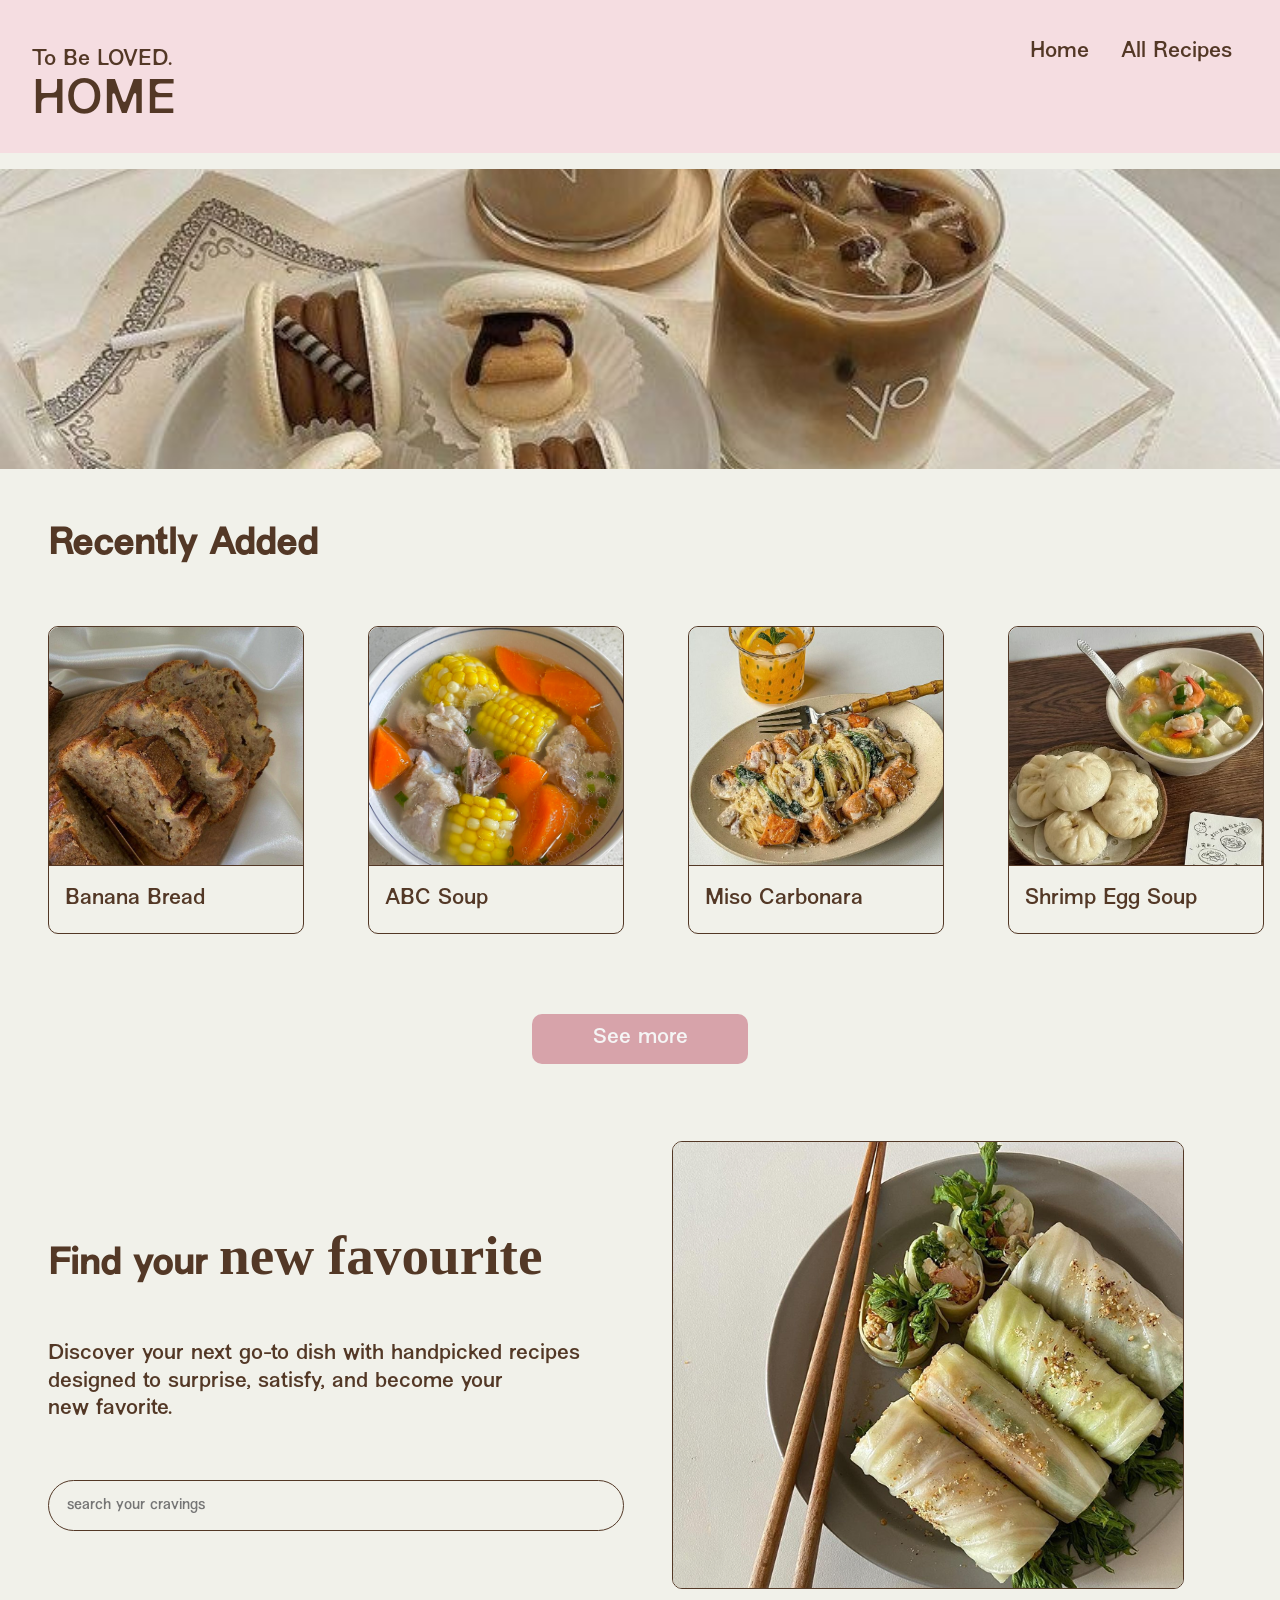
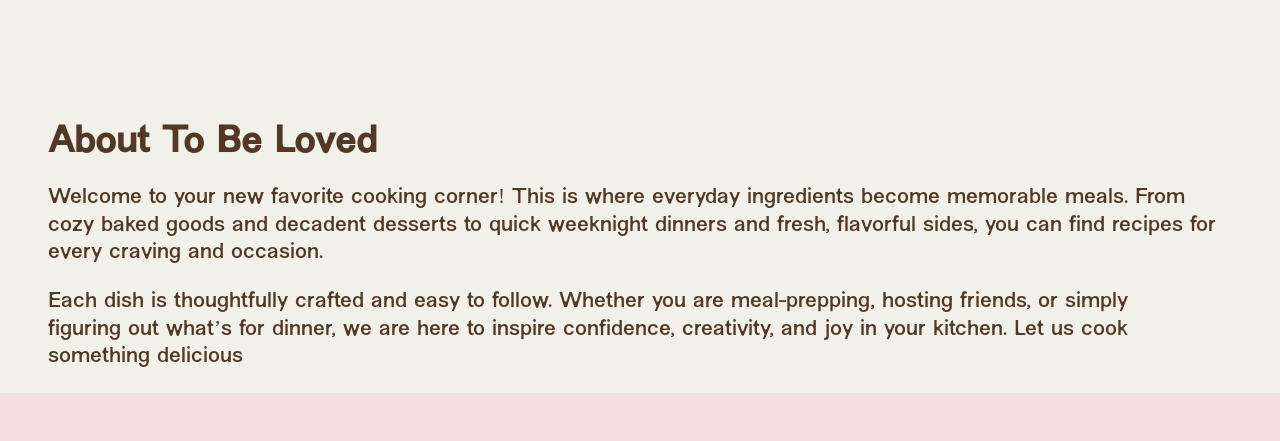
==== commit 46ecf0ec: "add transitions for desktop, responsive imaging" ====
--- a/index.html
+++ b/index.html
@@ -60,36 +60,39 @@
                     </div>
                 </a>
                 
+                <a href="abc-soup.html">
+                    <div class="recipe-card">
+                        <div class="recipe-image">
+                            <img src="assests/abc-soup.jpg" alt="a picture of abc soup">
+                        </div>
+                        <div class="line"></div>
+                        <p class="recipe-display-name">ABC Soup</p>
+                    </div>
+                </a>    
 
-                <div class="recipe-card">
-                    <div class="recipe-image">
-                        <img src="assests/abc-soup.jpg" alt="a picture of abc soup">
+                <a href="miso-carbonara.html">
+                    <div class="recipe-card">
+                        <div class="recipe-image">
+                            <img src="assests/miso-carbonara.jpg" alt="a picture of miso Carbonara">
+                        </div>
+                        <div class="line"></div>
+                        <p class="recipe-display-name">Miso Carbonara</p>
                     </div>
-                    <div class="line"></div>
-                    <p class="recipe-display-name">ABC Soup</p>
-                </div>
-
-                <div class="recipe-card">
-                    <div class="recipe-image">
-                        <img src="assests/miso-carbonara.jpg" alt="a picture of miso Carbonara">
+                </a>
+                
+                <a href="shrimp-egg-soup.html">
+                    <div class="recipe-card">
+                        <div class="recipe-image">
+                            <img src="assests/shrimp-egg-soup.jpg" alt="a picture of soupd">
+                        </div>
+                        <div class="line"></div>
+                        <p class="recipe-display-name">Shrimp Egg Soup</p>
                     </div>
-                    <div class="line"></div>
-                    <p class="recipe-display-name">Miso Carbonara</p>
-                </div>
-
-                <div class="recipe-card">
-                    <div class="recipe-image">
-                        <img src="assests/shrimp-egg-soup.jpg" alt="a picture of soupd">
-                    </div>
-                    <div class="line"></div>
-                    <p class="recipe-display-name">Shrimp Egg Soup</p>
-                </div>
+                </a>
             </div>
 
-            <a href="all-recipes.html">
-                <button class="button">
-                    <p>See more</p>
-                </button>
+            <a href="all-recipes.html" class="button">
+                <p>See more</p>
             </a> 
         </main>
 
@@ -98,7 +101,7 @@
                 <h2 class="heading-text">Find your <span class="special-title">new favourite</span></h2>
                 <p id="desktop-desc">Discover your next go-to dish with handpicked recipes designed to surprise, satisfy, and become your new favorite.</p>
                 <div class="search-bar">
-                    <p>search your cravings</p>
+                    <input type="text" placeholder="search your cravings"/>
                 </div>
                 <div class="desktop-img-wrapper">
                     <img src="assests/desktop-img-home.png" alt="a picture of cabbage spring rolls">
--- a/style.css
+++ b/style.css
@@ -19,8 +19,10 @@
     --light-contrast-font-color: #F5F5F5;
     --light-search-bg: #F2ECE8;
     --light-search-text-color: #99877B;
-
-    /* put the transition times here too */
+    --card-hover-expand: transform 0.3s ease-in-out;
+    --button-hover: background-color 0.2s ease-in;
+    --font-color-change-hover: color 0.2s ease-in;
+    --font-size-transition: font-size 0.2s ease-out; 
     /* for reduced motion query, set time to 0.1s */
 }
 
@@ -35,6 +37,7 @@
     font-size: var(--primary-font-size);
     margin: 0;
     text-wrap: pretty;
+    transition: var(--font-size-transition);
 }
 
 @media (prefers-color-scheme: dark) {
@@ -64,8 +67,7 @@
     .header {
         --inline-padding: 1rem;
         container-type: inline-size;
-        
-    
+
         nav {
             padding: 1.5rem var(--inline-padding);
 
@@ -83,16 +85,26 @@
                 .sitename {
                     font-size: var(--primary-font-size);
                     margin-bottom: 0;
+                    transition: var(--font-size-transition);
                 }
 
                 .title-text {
                     margin: 0;
                     font-weight: normal;
                     font-size: var(--title-font-size);
+                    transition: var(--font-size-transition);
                 }
 
                 .special-title {
                     font-size: 120%;
+                }
+                @container (width > 1023px) {
+                    .sitename {
+                        font-size: 150%;
+                    }
+                    .title-text {
+                        font-size: 3rem;
+                    }
                 }
             }
     
@@ -133,7 +145,7 @@
 
                 background-color: var(--light-bg-color);
 
-                top: 35vw; 
+                top: 28vw; 
                 left: 100%;
 
                 transition: left 0.2s ease-in-out;
@@ -159,7 +171,6 @@
             input[type="checkbox"]:checked {
                 & ~ ul { 
                     left: 0; 
-
                     transition: ease 0.2s; 
                 }
 
@@ -190,8 +201,14 @@
     
                     li {
                         a {
-                            font-size: 100%;
+                            font-size: 150%;
                             border: 0;
+                            text-decoration: underline transparent;
+                            transition: var(--font-size-transition),
+                                        text-decoration 0.3s ease-in;
+                        }
+                        a:hover {
+                            text-decoration: underline;
                         }
                     }
                 }
@@ -223,7 +240,8 @@
         overflow-x: scroll;
         scrollbar-width: none;
 
-        margin: 5vw 0 10vw;
+        margin: 1vw 0 6vw;
+        padding: 4vw 0;
 
         a {
             text-decoration: none;
@@ -324,6 +342,10 @@
         padding: 0;
         color: var(--light-primary-font-color);
         cursor: pointer;
+        transition: var(--font-color-change-hover);
+    }
+    .back:hover, .to-recipe:hover {
+        color: var(--light-button-color);
     }
     .to-recipe {
         margin: 1rem 0 0 0;
@@ -405,7 +427,12 @@
                         display: grid;
                         grid-template-rows: repeat(4, 1fr);
                         row-gap: 2rem;
-                        
+                        a {
+                            transition: var(--card-hover-expand);
+                        }
+                        a:hover{
+                            transform: scale(1.1);
+                        }
     
                         .recipe-cards {
                             height: 20vw;
@@ -485,7 +512,7 @@
 
 .button {
     height: 2.66em;
-    min-width: 8.6em;
+    width: 8.6em;
     border-radius: 10px;
 
     display: flex;
@@ -497,6 +524,11 @@
     background-color: var(--light-button-color);
     color: var(--light-contrast-font-color);
     border: none;
+    cursor: pointer;
+}
+.button:hover {
+    background-color: var(--light-section-color);
+    color: var(--light-primary-font-color);
 }
 
 .h-scroll {
@@ -517,9 +549,14 @@
 
     height: 10vw;
 
-    p {
+    input {
         margin: 0 0 0 1rem;
         color: var(--light-search-text-color);
+        background-color: transparent;
+        border: none;
+        font-size: 100%;
+        font-family: var(--primary-font);
+        width: 90%
     }
 }
 
@@ -680,8 +717,8 @@
 
     section {
         .header-image {
-            margin-top: 1rem;
-            height: 150px;
+            margin: 1rem 0 2.5rem 0;
+            height: 300px;
         }
     }
     p {
@@ -690,16 +727,25 @@
 
     .h-scroll {
         column-gap: 2rem;
+    }
+
+    .button {
+        transition: var(--button-hover), var(--font-color-change-hover);
     }
 
     main {
         /* home screen */
         #home-heading {
-            margin-top: -4rem;
+            margin-top: -1rem;
         }
         .recipe-wrapper {
             grid-template-columns: repeat(4, 20vw);
-            margin-bottom: 5rem;
+            margin-bottom: 2rem;
+            padding: 3rem 0;
+            overflow: visible;
+            a {
+                transition: var(--card-hover-expand);
+            }
             
             .recipe-card {
                 height: 24vw;
@@ -711,12 +757,21 @@
                     margin: 0;
                 }
             }
+            a:hover{
+                transform: scale(1.1);
+            }
         }
 
         /* all recipes page */
         .recipe-stack {
             grid-template-columns: repeat(3, 1fr);
             gap: 2rem;
+            a {
+                transition: var(--card-hover-expand);
+            }
+            a:hover{
+                transform: scale(1.1);
+            }
 
             .recipe-card-large {
                 height: 25vw;
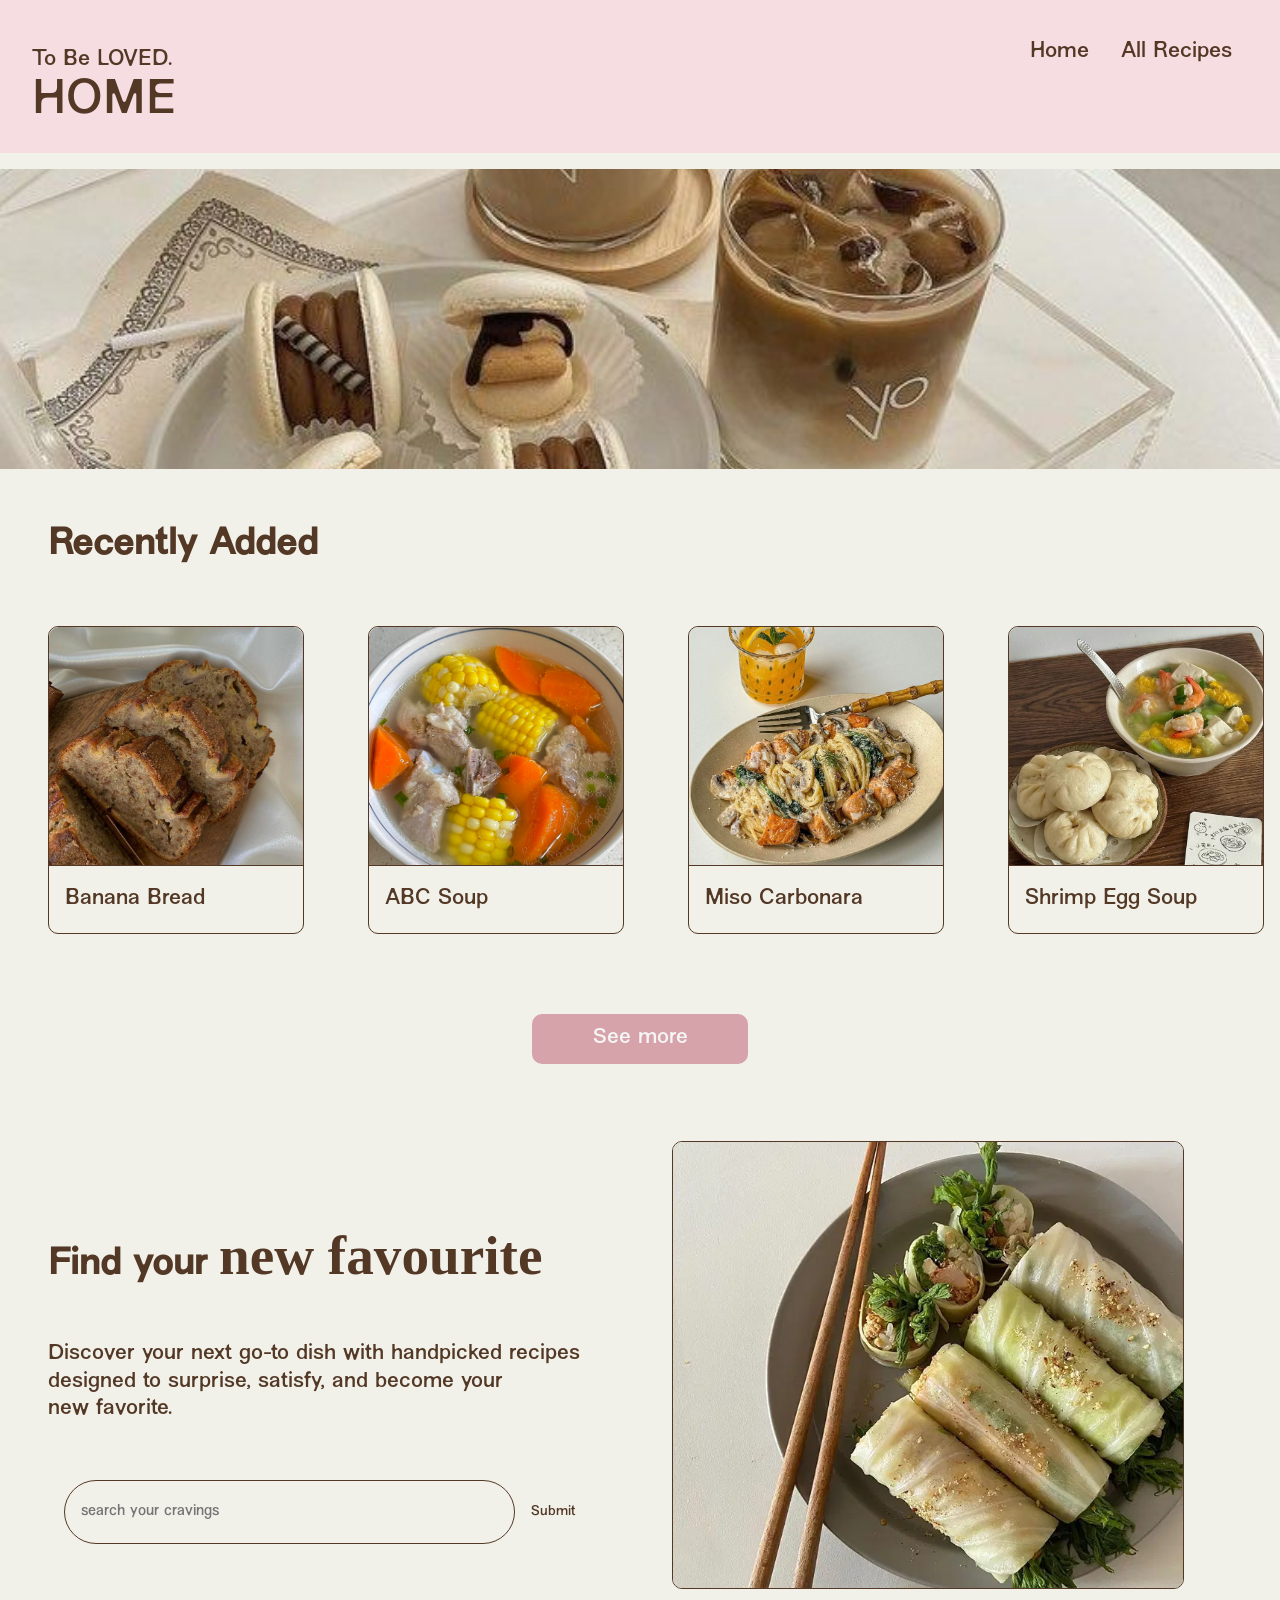
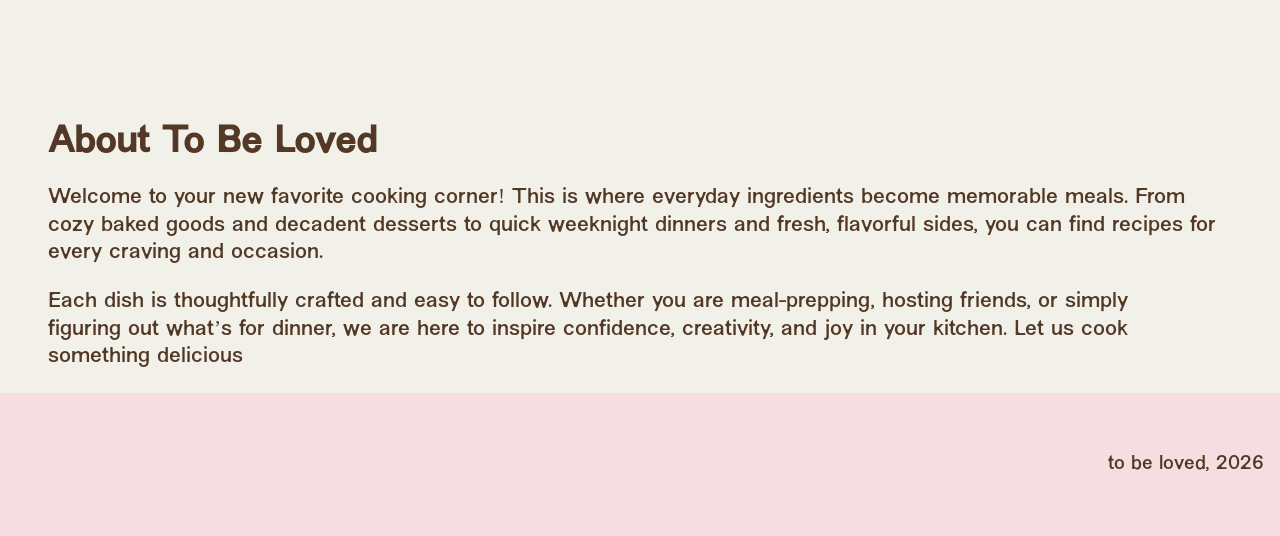
==== commit 4ac46f3e: "add functionality to search, fix spacing issues in individual recipes" ====
--- a/index.html
+++ b/index.html
@@ -101,10 +101,13 @@
                 <h2 class="heading-text">Find your <span class="special-title">new favourite</span></h2>
                 <p id="desktop-desc">Discover your next go-to dish with handpicked recipes designed to surprise, satisfy, and become your new favorite.</p>
                 <div class="search-bar">
-                    <input type="text" placeholder="search your cravings"/>
+                    <form id="form">
+                        <input type="search" id="text" placeholder="search your cravings">
+                        <button id="submit" type="submit">Submit</button>
+                    </form>
                 </div>
                 <div class="desktop-img-wrapper">
-                    <img src="assests/desktop-img-home.png" alt="a picture of cabbage spring rolls">
+                    <img src="assests/desktop-img-home.webp" alt="a picture of cabbage spring rolls">
                 </div>
             </div>
 
@@ -120,9 +123,11 @@
             </div>
         </aside>
 
+        <script src="app.js"></script>
+
         <footer>
             <div class="footer">
-
+                <p>to be loved, 2026</p>
             </div>
         </footer>
     </body>
--- a/style.css
+++ b/style.css
@@ -23,6 +23,7 @@
     --button-hover: background-color 0.2s ease-in;
     --font-color-change-hover: color 0.2s ease-in;
     --font-size-transition: font-size 0.2s ease-out; 
+    --card-size-transition: 0.3s ease-out;
     /* for reduced motion query, set time to 0.1s */
 }
 
@@ -275,10 +276,13 @@
 
             .recipe-display-name {
                 border-top: 1px solid var(--light-primary-font-color);
-                padding: 5vw 0 0 3vw; 
+                grid-row-start: 2;
+                letter-spacing: -7%;
         
-                grid-row-start: 2;
-                margin-top: 0;
+                padding: 0 0 0 1rem;
+                margin: 0;
+                display: flex;
+                align-items: center;
             }
         }
     }
@@ -293,6 +297,10 @@
         display: grid;
         grid-template-rows: repeat(4, 1fr);
         row-gap: 15vw;
+
+        #errormsg {
+            display: none;
+        }
 
         .recipe-card-large {
             height: 65vw;
@@ -343,6 +351,7 @@
         color: var(--light-primary-font-color);
         cursor: pointer;
         transition: var(--font-color-change-hover);
+        font-size: 110%;
     }
     .back:hover, .to-recipe:hover {
         color: var(--light-button-color);
@@ -391,7 +400,13 @@
             .recipe-holder {
                 display: grid;
                 grid-template-columns: 0.5fr 1fr;
+                grid-template-rows: repeat(5, auto) 1fr;
                 gap: 0 2rem; 
+
+                #right-col {
+                    grid-row-start: 1;
+                    grid-row-end: span 6;
+                }
         
                 #individual-recipe-img {
                     display: flex;
@@ -402,8 +417,6 @@
                     border: 1px solid var(--light-primary-font-color);
                     border-radius: 10px;
                     grid-column: 1;
-                    grid-row-start: 1;
-                    grid-row-end: span 3;
         
                     img {
                         width: 100%;
@@ -416,7 +429,7 @@
                     display: block;
     
                     grid-column: 1;
-                    grid-row-start: 4;
+                    grid-row-start: 2;
                     grid-row-end: span 3;
     
                     #related-recipes {
@@ -477,6 +490,12 @@
                 #p1, #p2, #p3, #p4, #ingredients, #howto {
                     grid-column: 2;
                 }
+                /* #p1 {grid-row-start: 1;}
+                #p2 {grid-row-start: 2;}
+                #p3 {grid-row-start: 3;}
+                #p4 {grid-row-start: 4;}
+                #ingredients {grid-row-start: 5;}
+                #howto {grid-row-start: 6;} */
         
                 ul {
                     padding: 0 1rem;
@@ -542,12 +561,12 @@
 }
 
 .search-bar {
-    border: 1px solid var(--light-primary-font-color);
-    border-radius: 99px;
-    display: flex;
-    align-items: center;
-
-    height: 10vw;
+
+    form {
+        display: flex;
+        align-items: center;
+        width: 100%;
+    }
 
     input {
         margin: 0 0 0 1rem;
@@ -556,7 +575,27 @@
         border: none;
         font-size: 100%;
         font-family: var(--primary-font);
-        width: 90%
+        width: 100%;
+
+        border: 1px solid var(--light-primary-font-color);
+        border-radius: 99px;
+        padding: 0 1rem;
+
+        height: 5vw;
+    }
+
+    #submit {
+        background-color: transparent;
+        border: none;
+        color: var(--secondary-textcolor);
+        font-family: var(--primary-font);
+        cursor: pointer;
+        padding: 0 3rem 0 1rem;
+        transition: var(--font-color-change-hover);
+    }
+
+    #submit:hover {
+        color: var(--light-button-color);
     }
 }
 
@@ -604,10 +643,11 @@
         --inline-padding: 1rem;
         container-type: inline-size;
     
-        padding: 1.5rem var(--inline-padding);
-
-        display: grid;
-        grid-template-columns: repeat(2, 1fr);
+        padding: 2.5rem var(--inline-padding);
+
+        display: flex;
+        justify-content: end;
+        font-size: 90%;
 
         @container (width > 760px) {
             --inline-padding: 2rem;
@@ -659,9 +699,11 @@
             .recipe-card {
                 height: 35vw;
                 grid-template-rows: 3.5fr 1fr;
+                transition: var(--card-size-transition);
 
                 .recipe-display-name {
                     font-size: 150%;
+                    transition: var(--font-size-transition);
                 }
             }
         }
@@ -669,6 +711,7 @@
         /* all recipes page */
         .recipe-stack {
             .recipe-card-large {
+                transition: var(--card-size-transition);
                 .recipe-display-name-large {
                     font-size: 150%;
                     padding: 0 0 0 1rem;
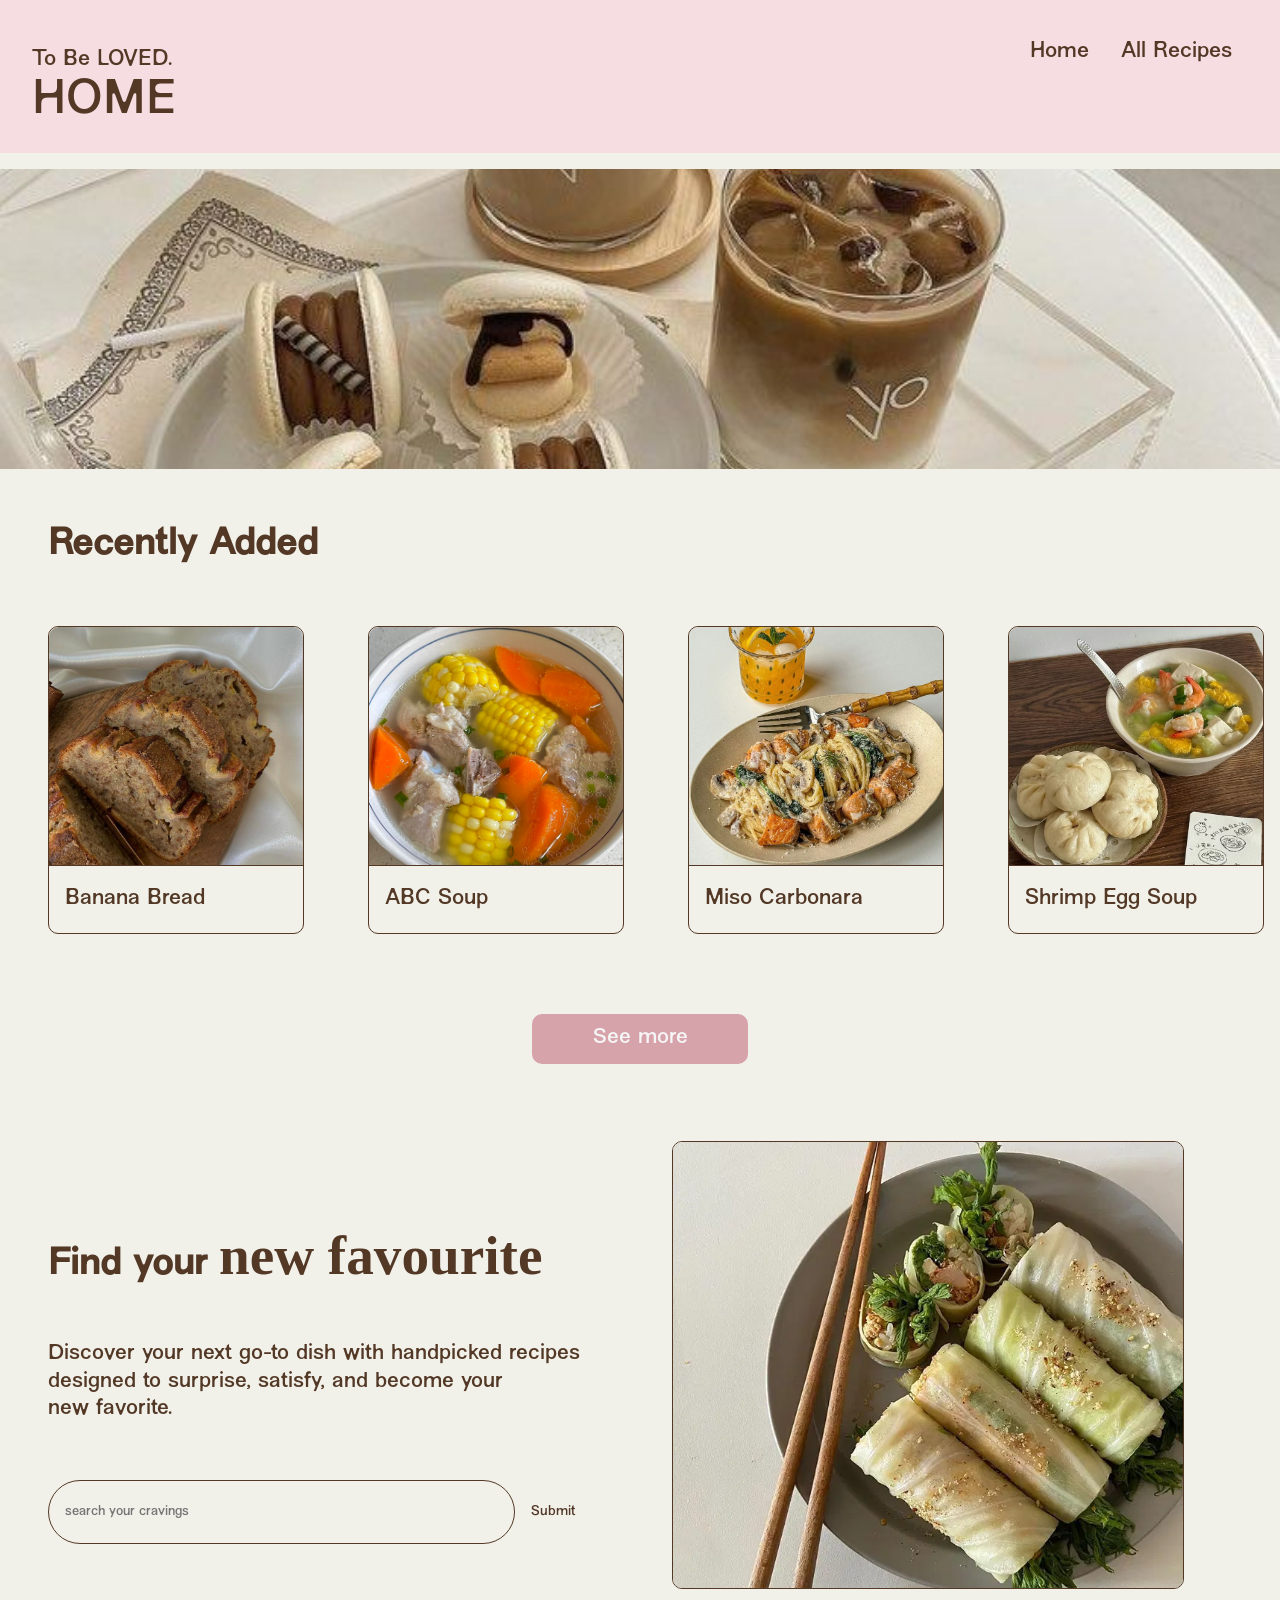
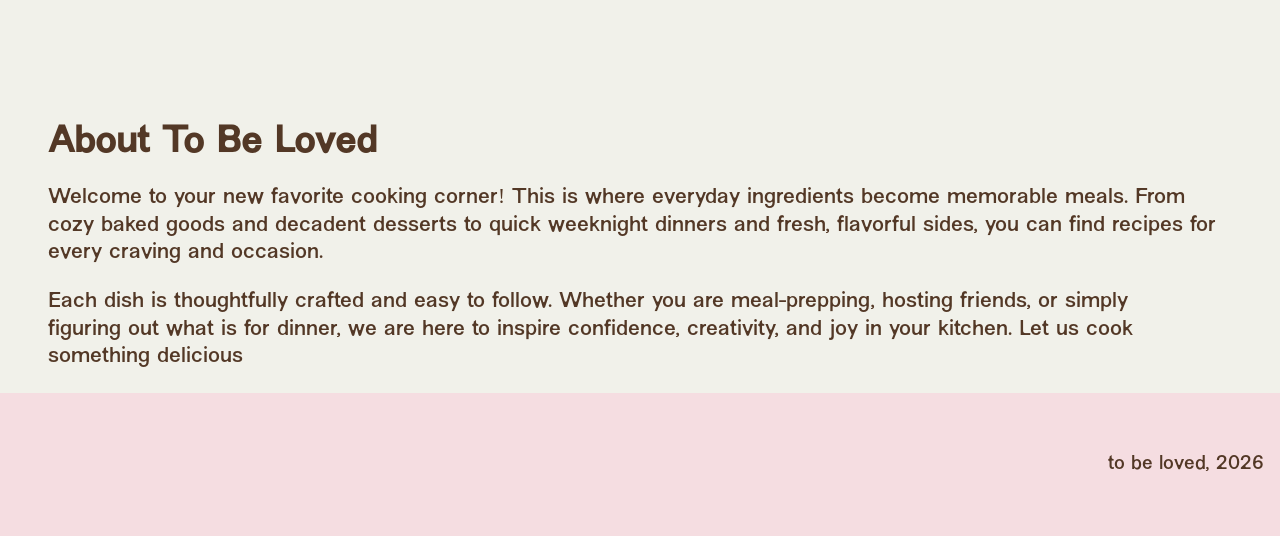
==== commit c10456b5: "fix html errors, font sizing difference" ====
--- a/index.html
+++ b/index.html
@@ -42,7 +42,7 @@
 
         <section>
             <div class="header-image">
-                <img src="assests/home-header.jpg">
+                <img src="assests/home-header.jpg" alt="a banner image of food items">
             </div>
         </section>
 
@@ -83,7 +83,7 @@
                 <a href="shrimp-egg-soup.html">
                     <div class="recipe-card">
                         <div class="recipe-image">
-                            <img src="assests/shrimp-egg-soup.jpg" alt="a picture of soupd">
+                            <img src="assests/shrimp-egg-soup.jpg" alt="a picture of shrimp egg soup">
                         </div>
                         <div class="line"></div>
                         <p class="recipe-display-name">Shrimp Egg Soup</p>
@@ -118,7 +118,7 @@
                 </p>
                 <p>
                     Each dish is thoughtfully crafted and easy to follow.
-                    Whether you are meal-prepping, hosting friends, or simply figuring out what’s for dinner, we are here to inspire confidence, creativity, and joy in your kitchen. Let us cook something delicious
+                    Whether you are meal-prepping, hosting friends, or simply figuring out what is for dinner, we are here to inspire confidence, creativity, and joy in your kitchen. Let us cook something delicious
                 </p>
             </div>
         </aside>
--- a/style.css
+++ b/style.css
@@ -146,7 +146,7 @@
 
                 background-color: var(--light-bg-color);
 
-                top: 28vw; 
+                top: 26vw; 
                 left: 100%;
 
                 transition: left 0.2s ease-in-out;
@@ -231,6 +231,7 @@
 }
 
 main {
+    /* home page */
     padding: 2rem 1rem;
 
     .recipe-wrapper {
@@ -248,6 +249,7 @@
             text-decoration: none;
             color: var(--light-primary-font-color);
             cursor: pointer;
+            transition: var(--card-hover-expand);
         }
 
         .recipe-card {
@@ -285,6 +287,9 @@
                 align-items: center;
             }
         }
+        a:hover{
+            transform: scale(1.1);
+        }
     }
 
     a {
@@ -293,10 +298,17 @@
         color: var(--light-primary-font-color)
     }
 
+    /* all recipes page */
     .recipe-stack {
         display: grid;
         grid-template-rows: repeat(4, 1fr);
         row-gap: 15vw;
+        a {
+            transition: var(--card-hover-expand);
+        }
+        a:hover{
+            transform: scale(1.05);
+        }
 
         #errormsg {
             display: none;
@@ -383,6 +395,16 @@
             ul {
                 li {
                     margin-bottom: 0.5rem;
+                }
+            }
+        }
+        @container (min-width: 550px) {
+            ul {
+                padding: 0 1rem;
+
+                li {
+                    line-height: 1.4;
+                    font-size: 130%;
                 }
             }
         }
@@ -490,12 +512,6 @@
                 #p1, #p2, #p3, #p4, #ingredients, #howto {
                     grid-column: 2;
                 }
-                /* #p1 {grid-row-start: 1;}
-                #p2 {grid-row-start: 2;}
-                #p3 {grid-row-start: 3;}
-                #p4 {grid-row-start: 4;}
-                #ingredients {grid-row-start: 5;}
-                #howto {grid-row-start: 6;} */
         
                 ul {
                     padding: 0 1rem;
@@ -564,16 +580,13 @@
 
     form {
         display: flex;
-        align-items: center;
         width: 100%;
     }
 
     input {
-        margin: 0 0 0 1rem;
         color: var(--light-search-text-color);
         background-color: transparent;
-        border: none;
-        font-size: 100%;
+        font-size: 90%;
         font-family: var(--primary-font);
         width: 100%;
 
@@ -581,7 +594,7 @@
         border-radius: 99px;
         padding: 0 1rem;
 
-        height: 5vw;
+        height: 10vw;
     }
 
     #submit {
@@ -726,6 +739,12 @@
         .back, .to-recipe {
             font-size: 100%;
         }
+        ul {
+            li {
+                font-size: 130%;
+                line-height: 1.3;
+            }
+        }
     }
 
     aside {
@@ -744,6 +763,9 @@
 }
 
 @media (width > 600px) {
+    .search-bar input {
+        height: 5vw;
+    }
     main {
         .recipe-stack {
             grid-template-columns: repeat(2, 1fr);
@@ -757,7 +779,6 @@
 }
 
 @media (width > 1023px) {
-
     section {
         .header-image {
             margin: 1rem 0 2.5rem 0;
@@ -786,9 +807,6 @@
             margin-bottom: 2rem;
             padding: 3rem 0;
             overflow: visible;
-            a {
-                transition: var(--card-hover-expand);
-            }
             
             .recipe-card {
                 height: 24vw;
@@ -800,18 +818,12 @@
                     margin: 0;
                 }
             }
-            a:hover{
-                transform: scale(1.1);
-            }
         }
 
         /* all recipes page */
         .recipe-stack {
             grid-template-columns: repeat(3, 1fr);
             gap: 2rem;
-            a {
-                transition: var(--card-hover-expand);
-            }
             a:hover{
                 transform: scale(1.1);
             }
